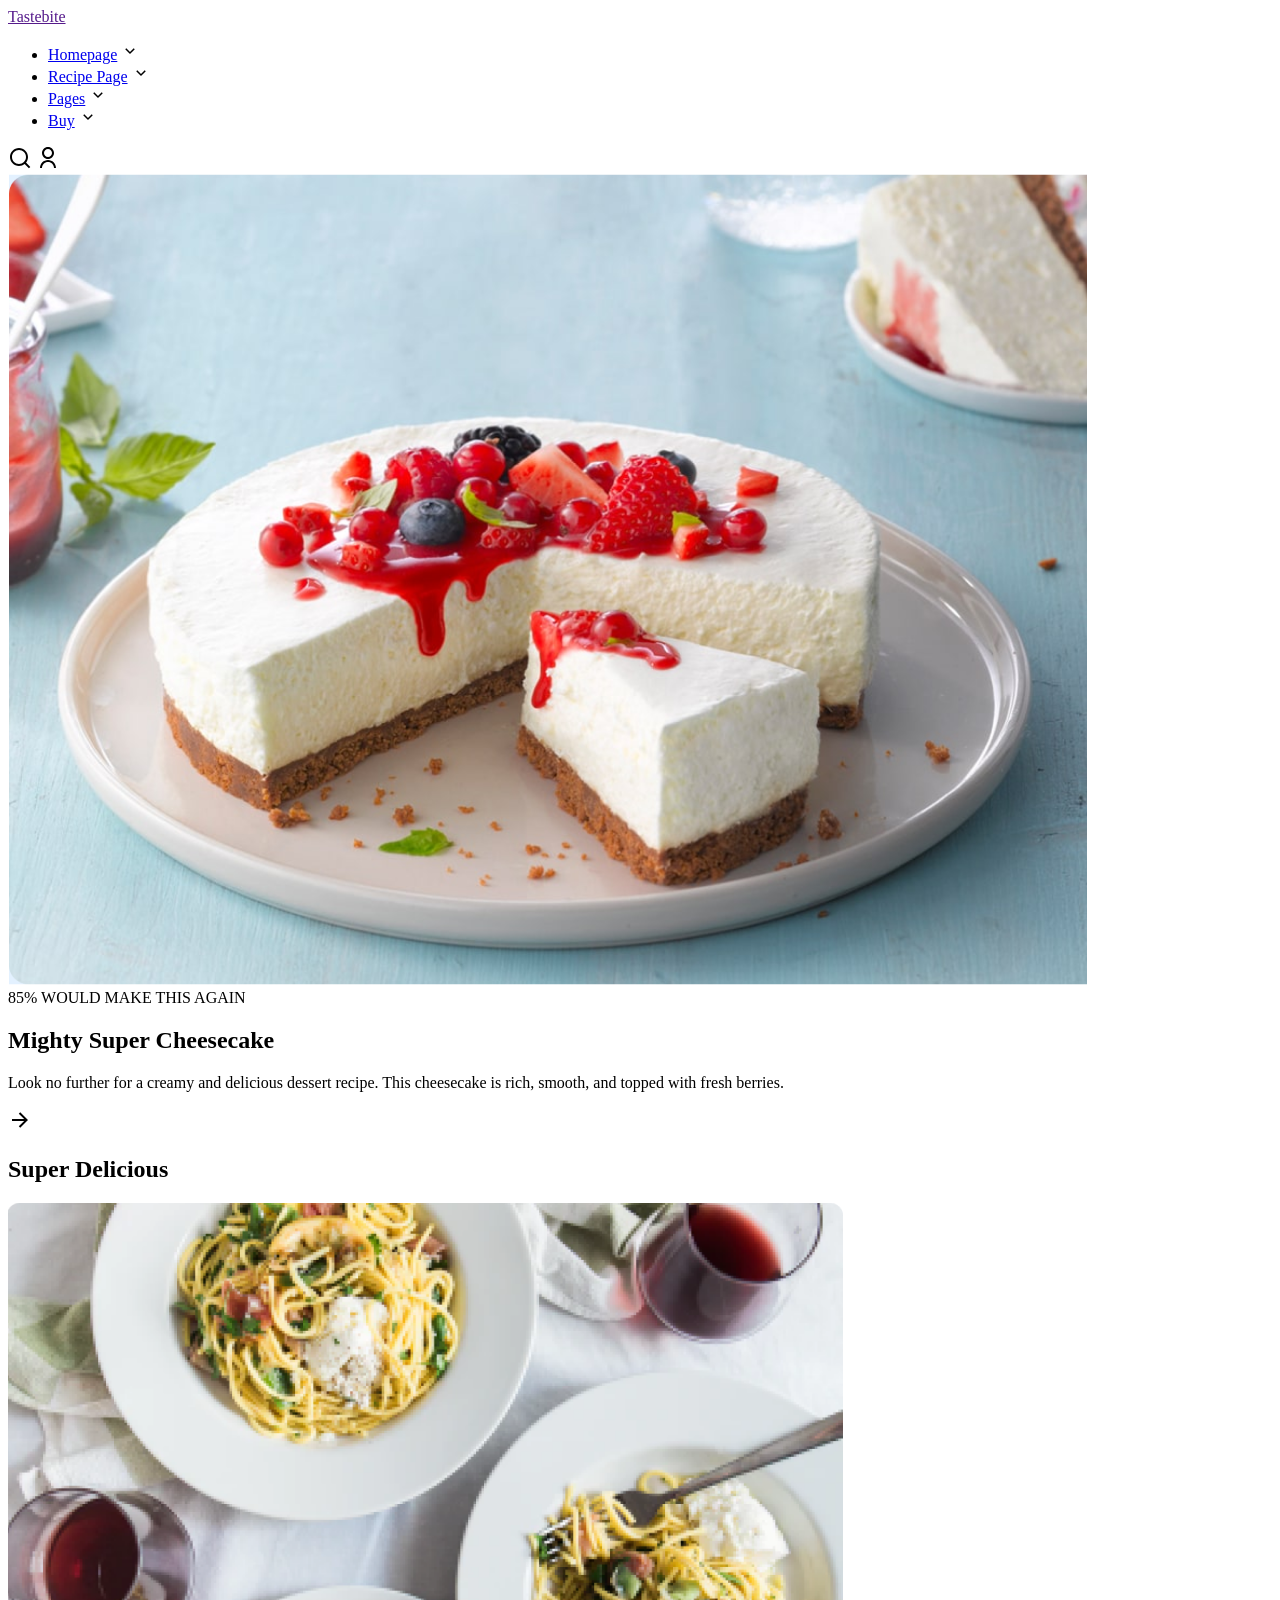
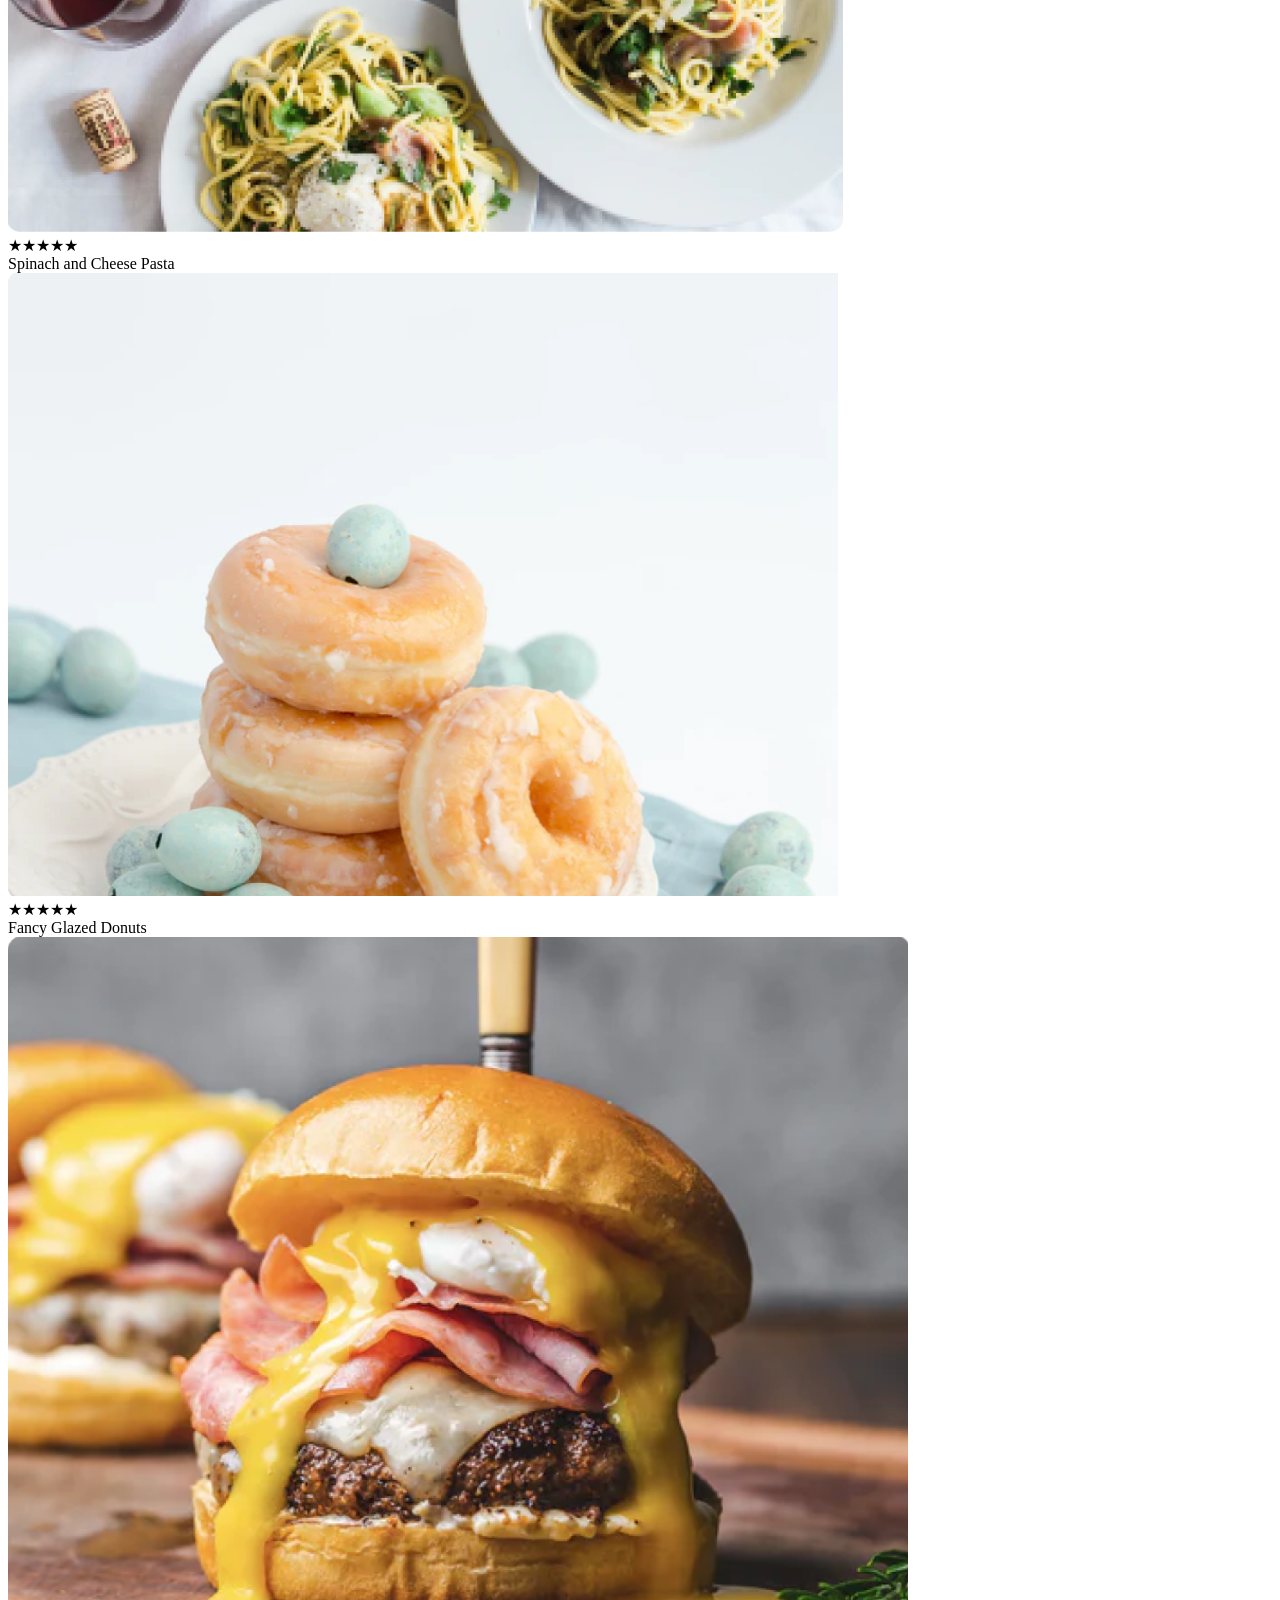
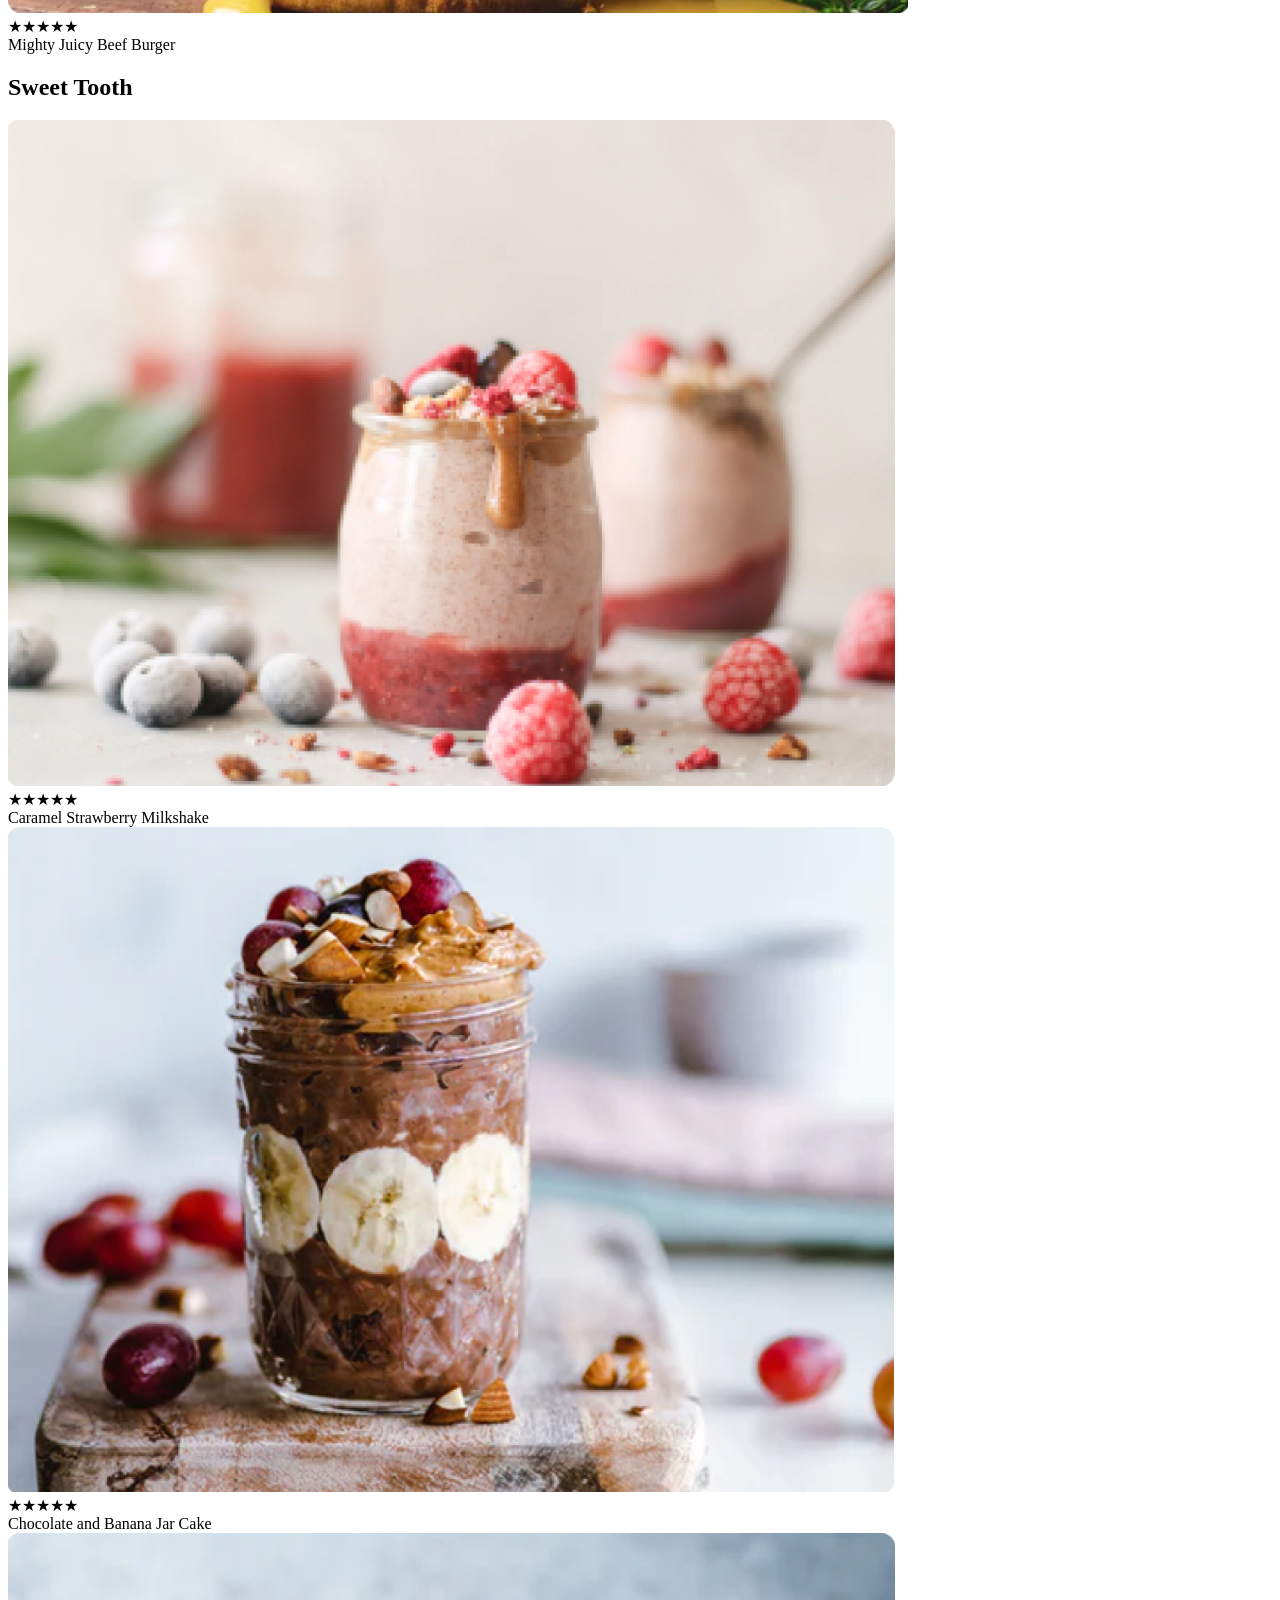
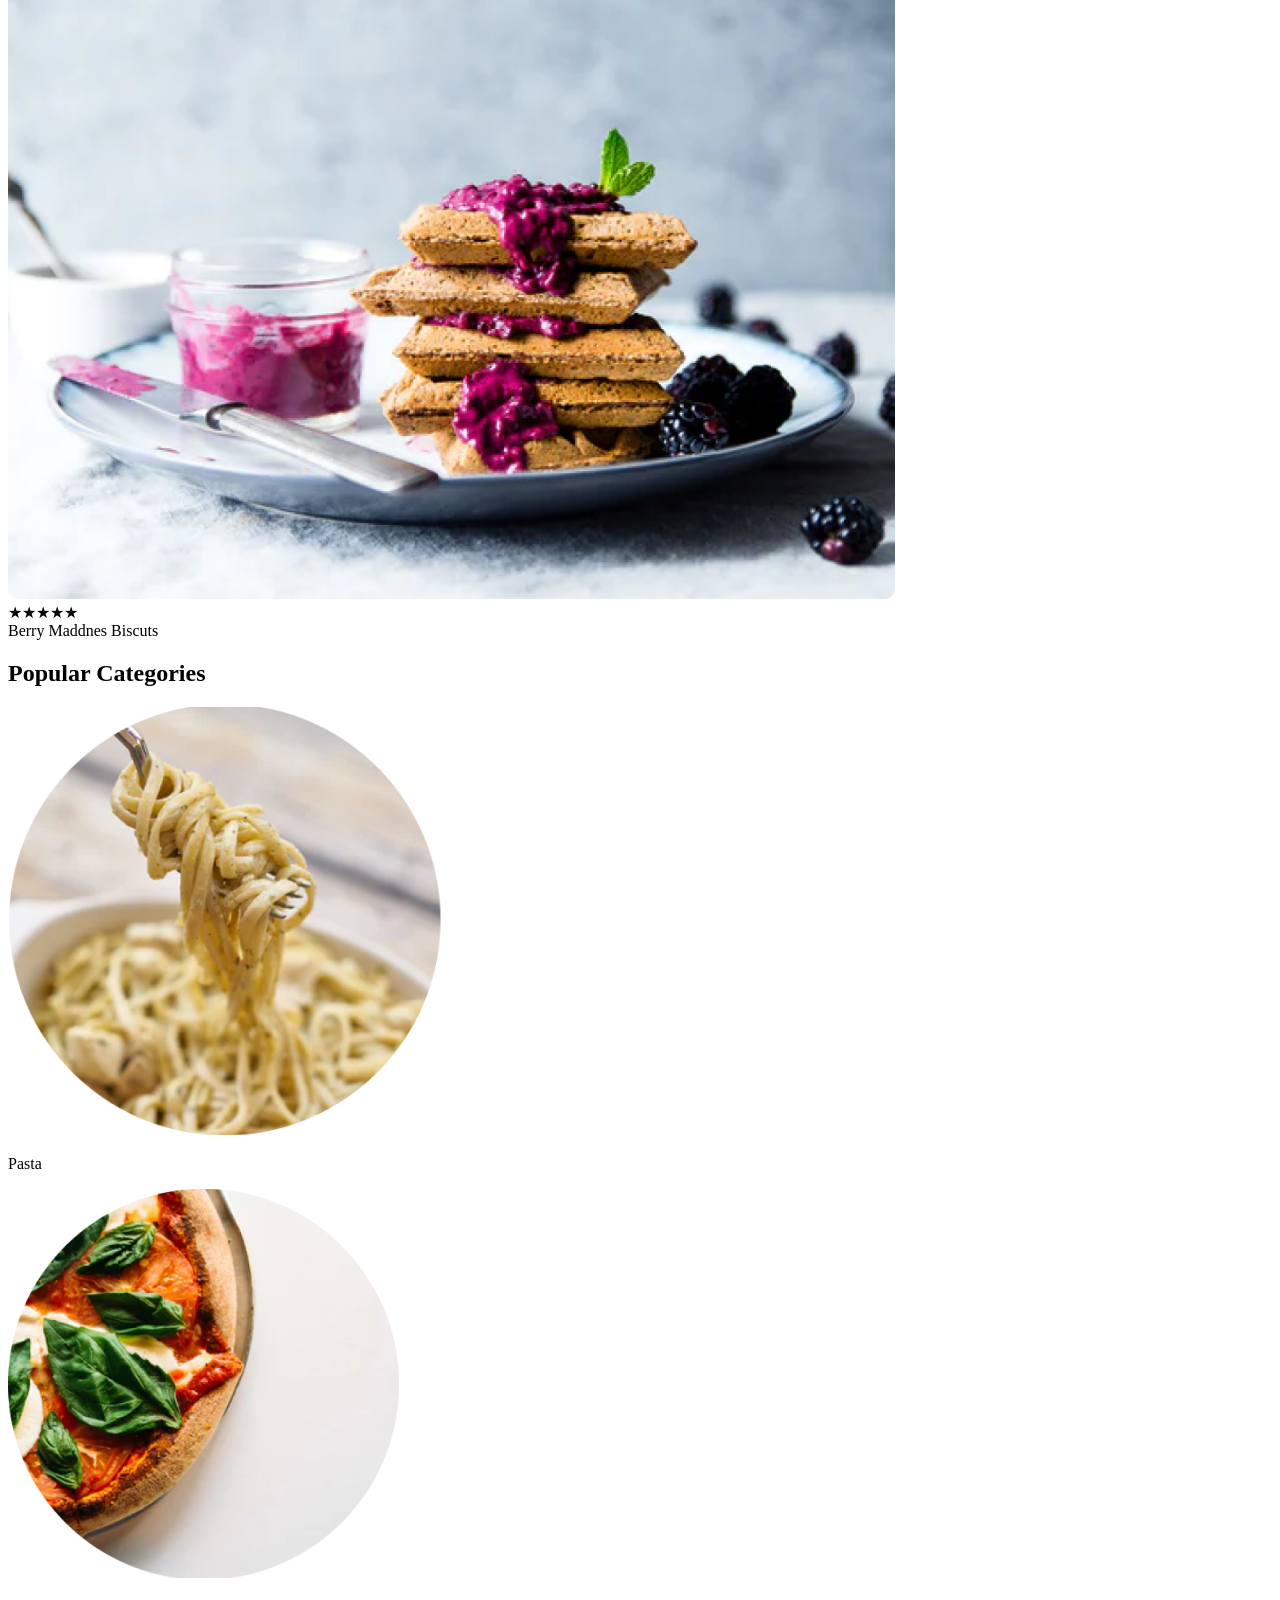
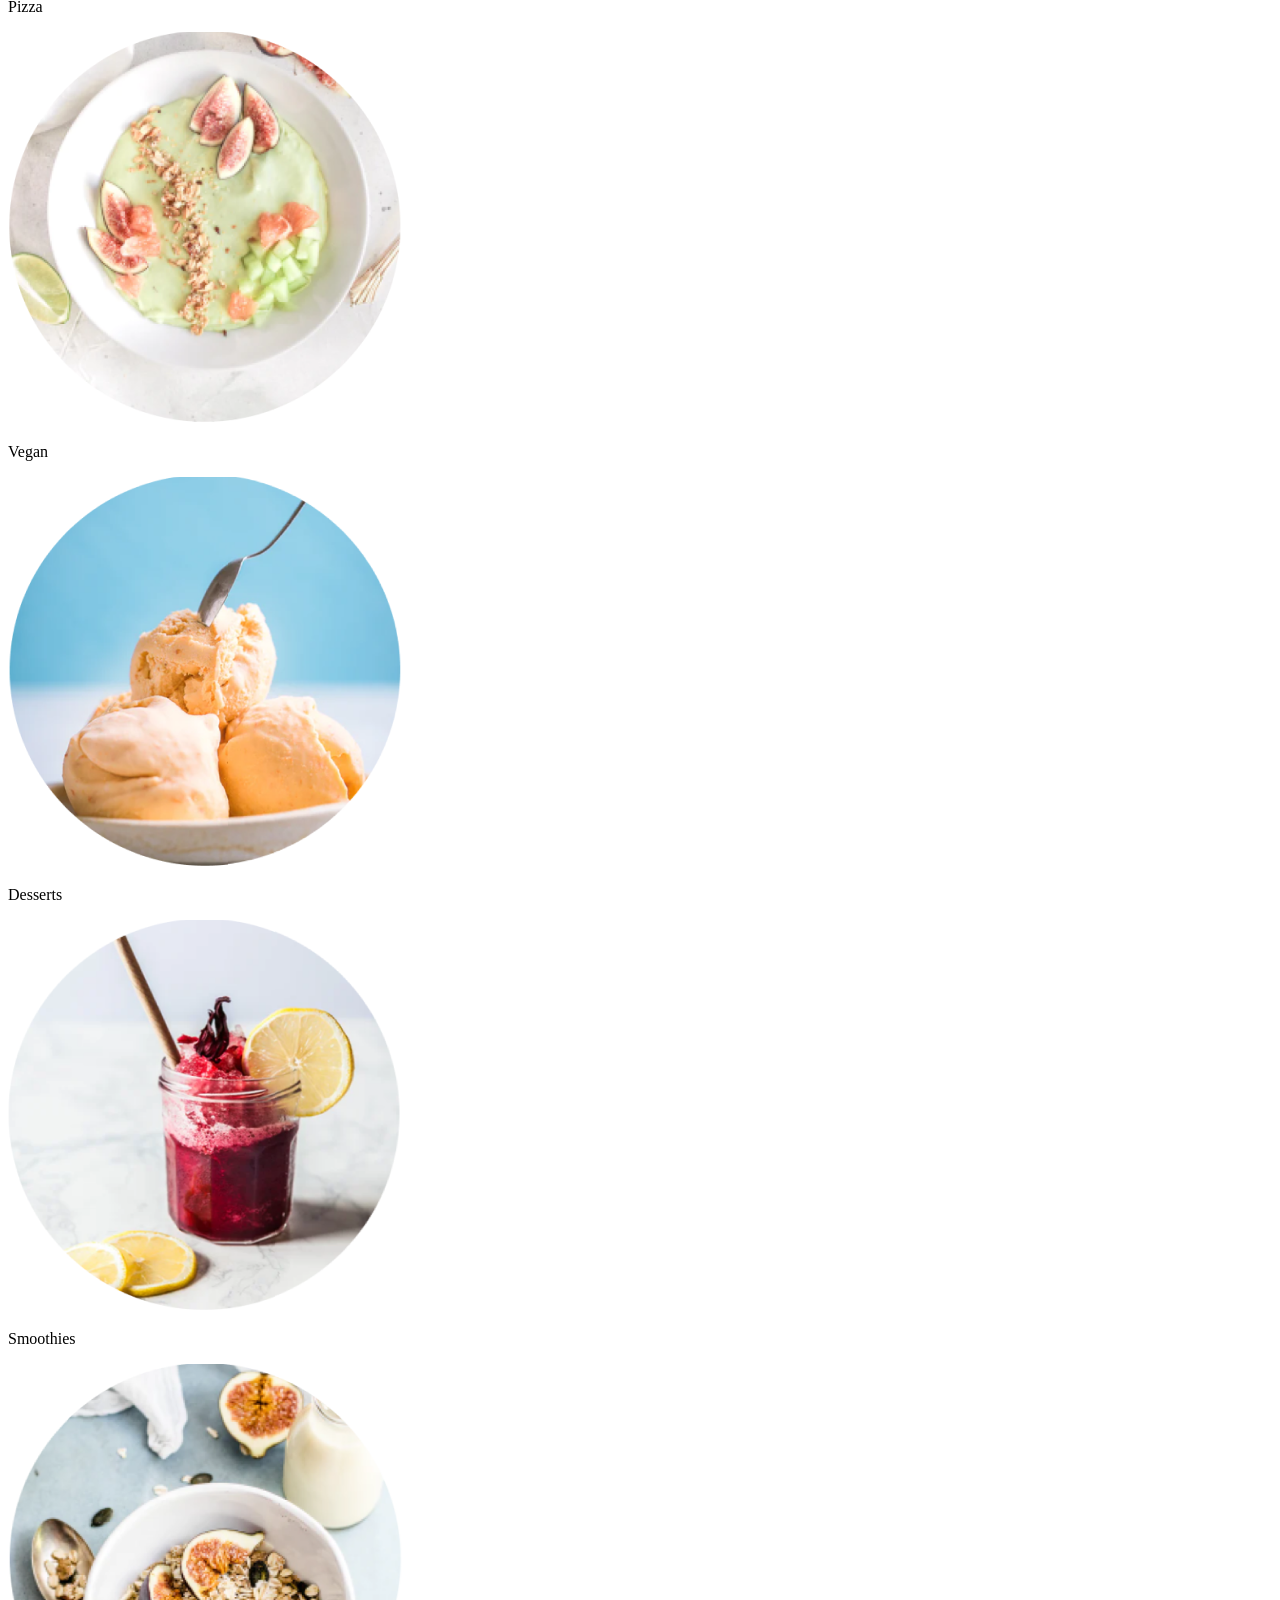
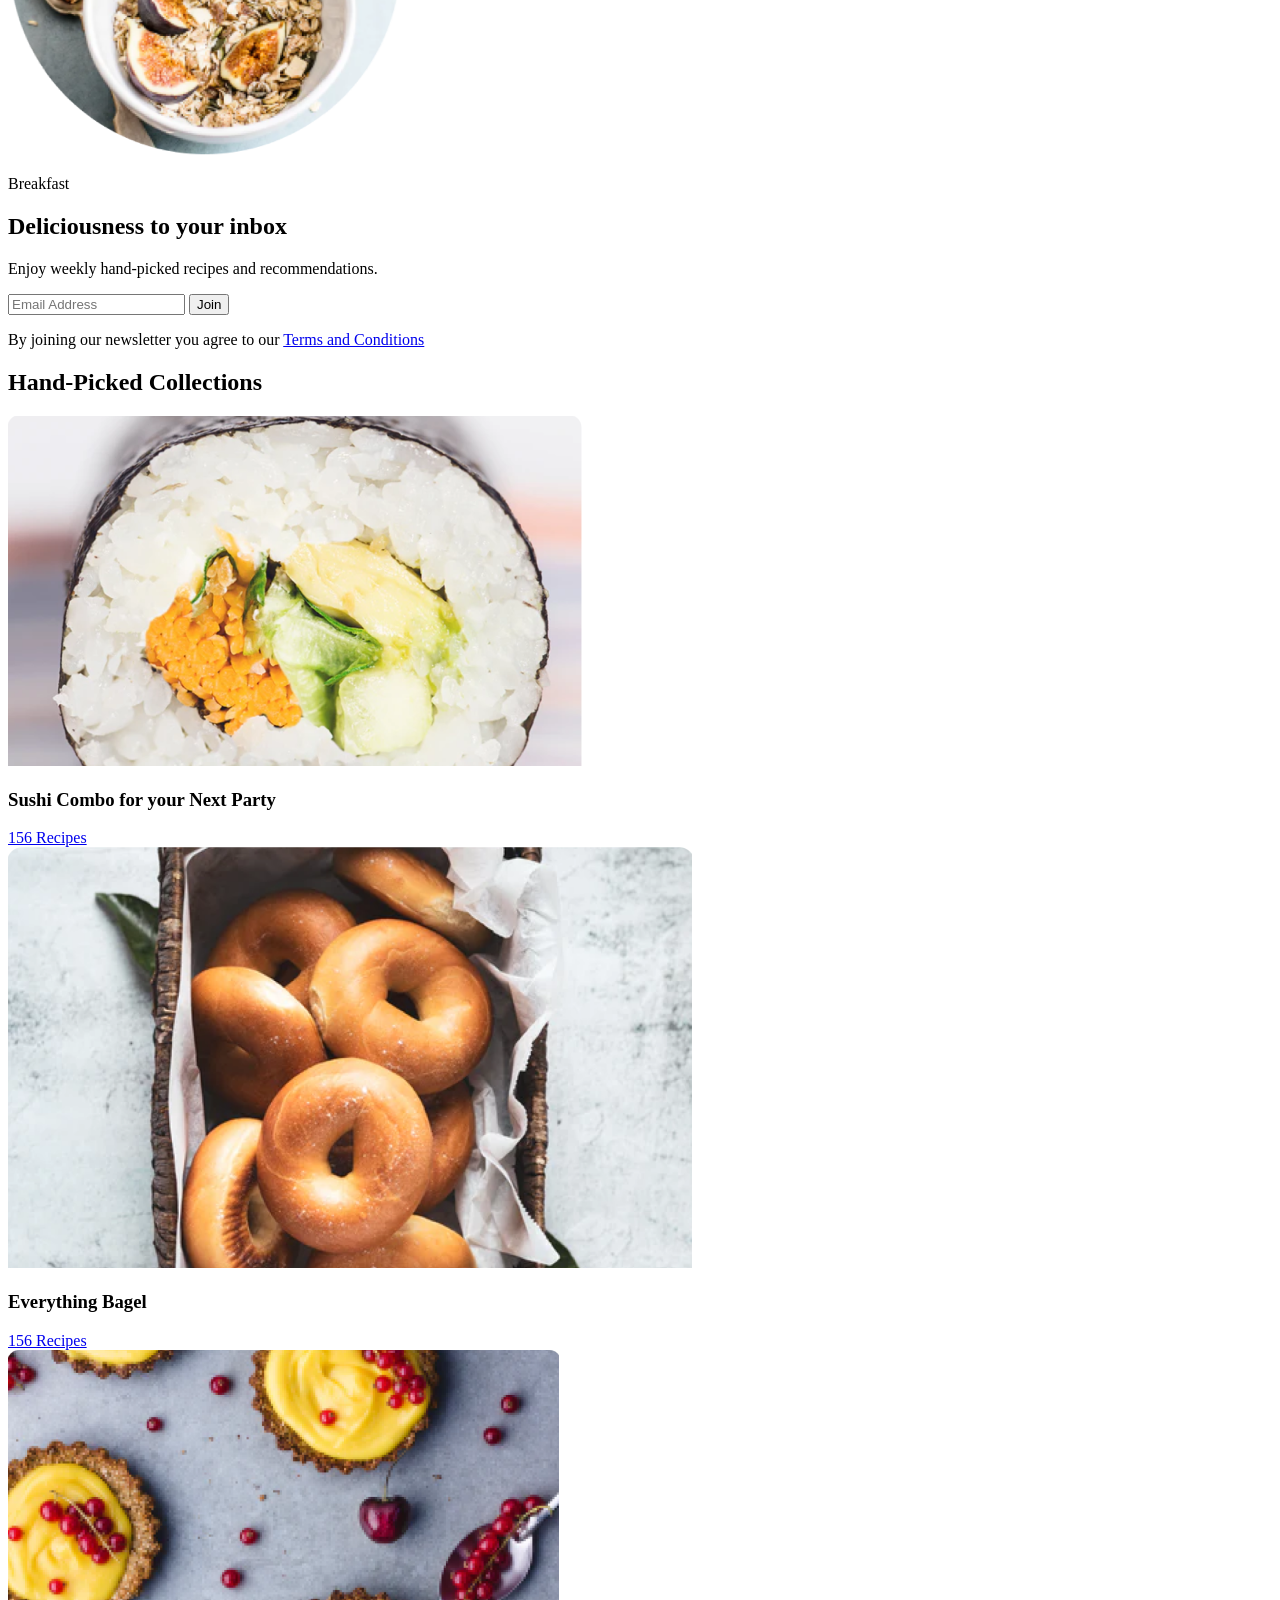
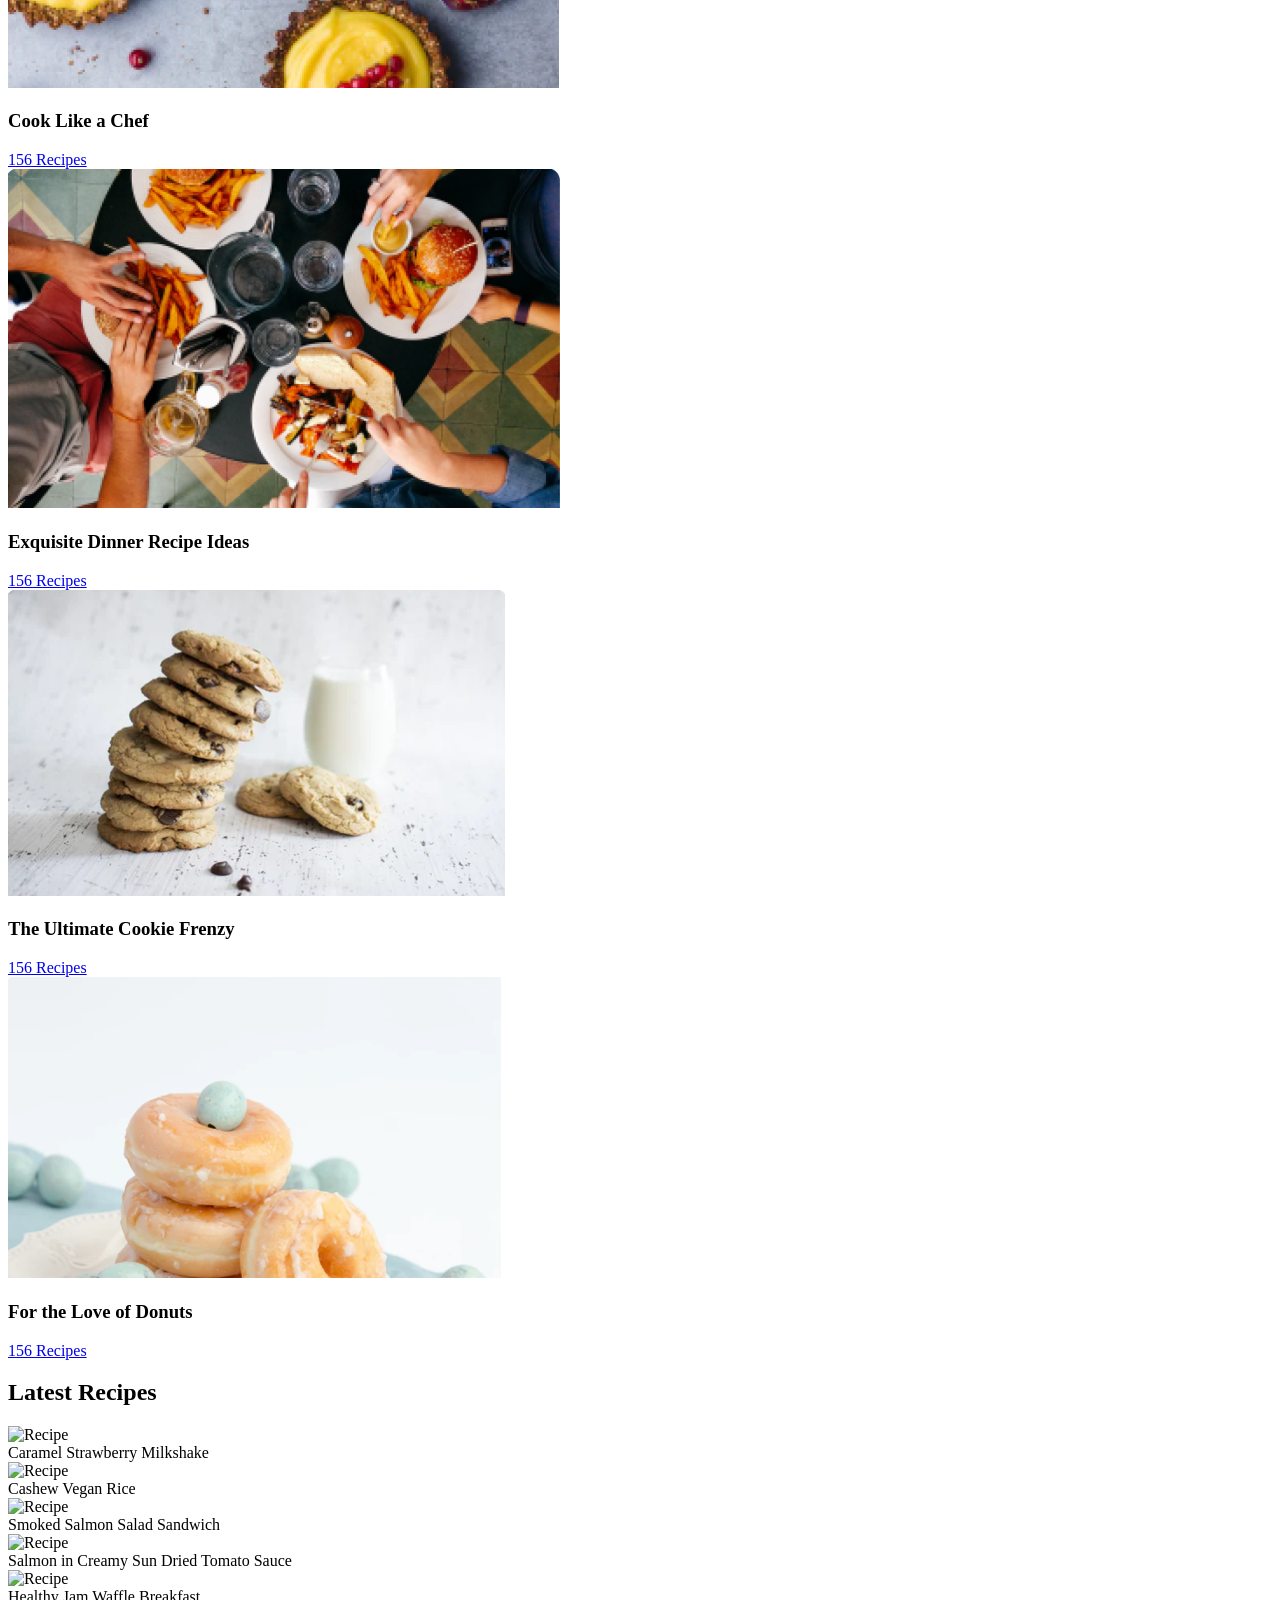
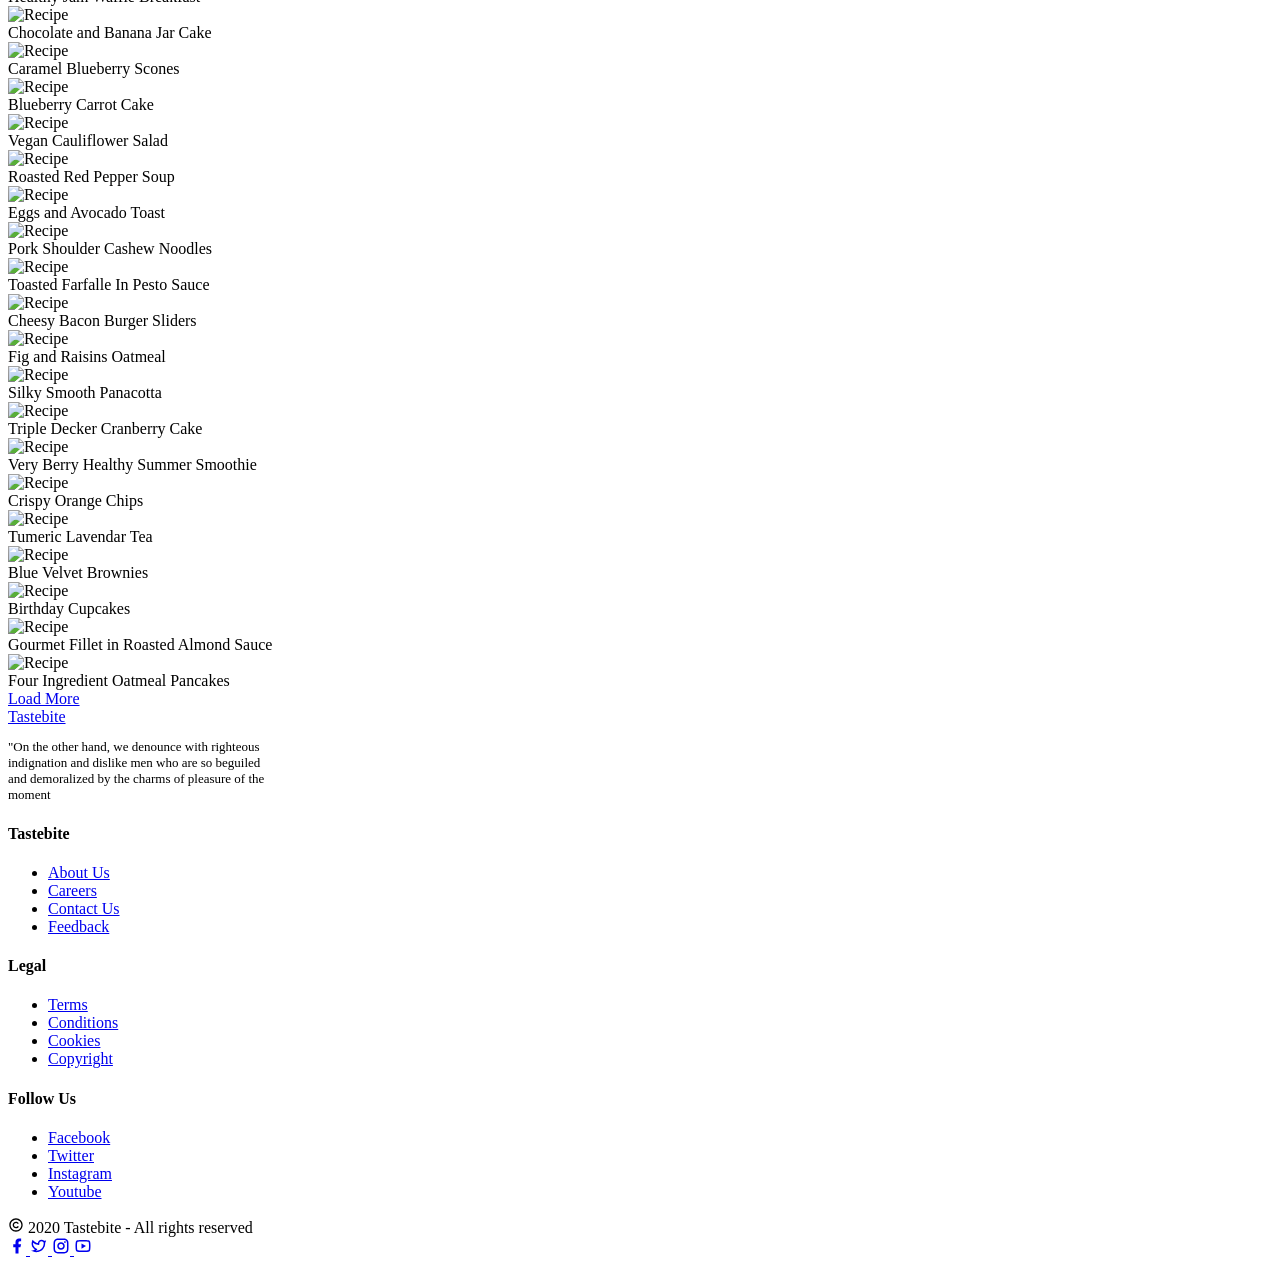
==== index.html @ 24e8a7f7 "Birinchi page qildim chalasi bor" ====
<!DOCTYPE html>
<html lang="en">
<head>
  <meta charset="UTF-8">
  <meta name="viewport" content="width=device-width, initial-scale=1.0">
  <title>Tastebite - Food Recipes</title>
  <link rel="stylesheet" href="css/style.css">
</head>
<body>

  <div class="container">
    <header>
      <div class="logo"><a href="">Tastebite</a></div>
      <nav>
        <ul>
          <li>
            <a href="#">Homepage</a>
            <svg xmlns="http://www.w3.org/2000/svg" viewBox="0 0 24 24" width="18" height="18" fill="currentColor"><path d="M11.9999 13.1714L16.9497 8.22168L18.3639 9.63589L11.9999 15.9999L5.63599 9.63589L7.0502 8.22168L11.9999 13.1714Z"></path></svg>
          </li>
          <li>
            <a href="#">Recipe Page</a>
            <svg xmlns="http://www.w3.org/2000/svg" viewBox="0 0 24 24" width="18" height="18" fill="currentColor"><path d="M11.9999 13.1714L16.9497 8.22168L18.3639 9.63589L11.9999 15.9999L5.63599 9.63589L7.0502 8.22168L11.9999 13.1714Z"></path></svg>
          </li>
          <li>
            <a href="#">Pages</a>
            <svg xmlns="http://www.w3.org/2000/svg" viewBox="0 0 24 24" width="18" height="18" fill="currentColor"><path d="M11.9999 13.1714L16.9497 8.22168L18.3639 9.63589L11.9999 15.9999L5.63599 9.63589L7.0502 8.22168L11.9999 13.1714Z"></path></svg>
          </li>
          <li>
            <a href="#">Buy</a>
            <svg xmlns="http://www.w3.org/2000/svg" viewBox="0 0 24 24" width="18" height="18" fill="currentColor"><path d="M11.9999 13.1714L16.9497 8.22168L18.3639 9.63589L11.9999 15.9999L5.63599 9.63589L7.0502 8.22168L11.9999 13.1714Z"></path></svg>
          </li>
        </ul>
      </nav>
      <div class="nav-icons">
        <svg xmlns="http://www.w3.org/2000/svg" viewBox="0 0 24 24" width="24" height="24" fill="currentColor"><path d="M18.031 16.6168L22.3137 20.8995L20.8995 22.3137L16.6168 18.031C15.0769 19.263 13.124 20 11 20C6.032 20 2 15.968 2 11C2 6.032 6.032 2 11 2C15.968 2 20 6.032 20 11C20 13.124 19.263 15.0769 18.031 16.6168ZM16.0247 15.8748C17.2475 14.6146 18 12.8956 18 11C18 7.1325 14.8675 4 11 4C7.1325 4 4 7.1325 4 11C4 14.8675 7.1325 18 11 18C12.8956 18 14.6146 17.2475 15.8748 16.0247L16.0247 15.8748Z"></path></svg>
        <svg xmlns="http://www.w3.org/2000/svg" viewBox="0 0 24 24" width="24" height="24" fill="currentColor"><path d="M4 22C4 17.5817 7.58172 14 12 14C16.4183 14 20 17.5817 20 22H18C18 18.6863 15.3137 16 12 16C8.68629 16 6 18.6863 6 22H4ZM12 13C8.685 13 6 10.315 6 7C6 3.685 8.685 1 12 1C15.315 1 18 3.685 18 7C18 10.315 15.315 13 12 13ZM12 11C14.21 11 16 9.21 16 7C16 4.79 14.21 3 12 3C9.79 3 8 4.79 8 7C8 9.21 9.79 11 12 11Z"></path></svg>
      </div>
    </header>

    <!-- Hero Section -->
    <section class="hero">
      <div class="hero-img">
        <img src="./assets/img/tort.png" alt="Mighty Super Cheesecake">
      </div>
      <div class="hero-content">
        <span class="hero-tag">
          85% WOULD MAKE THIS AGAIN
        </span>
        <h1 class="hero-title">Mighty Super Cheesecake</h1>
        <p class="hero-desc">Look no further for a creamy and delicious dessert recipe. This cheesecake is rich, smooth, and topped with fresh berries.</p>
      </div>
      <div class="hero-svg">
        <svg xmlns="http://www.w3.org/2000/svg" viewBox="0 0 24 24" width="24" height="24" fill="currentColor"><path d="M16.1716 10.9999L10.8076 5.63589L12.2218 4.22168L20 11.9999L12.2218 19.778L10.8076 18.3638L16.1716 12.9999H4V10.9999H16.1716Z"></path></svg>
      </div>
    </section>

    <!-- Super Delicious -->
    <section>
      <h1 class="section-title">Super Delicious</h1>
      <div class="grid-3">
        <div class="card">
          <img src="./assets/img/xpacetti.png" alt="Spinach and Cheese Pasta">
          <div class="rating">★★★★★</div>
          <div class="card-title">Spinach and Cheese Pasta</div>
        </div>
        <div class="card">
          <img src="./assets/img/donuts.png" alt="Fancy Glazed Donuts">
          <div class="rating">★★★★★</div>
          <div class="card-title">Fancy Glazed Donuts</div>
        </div>
        <div class="card">
          <img src="./assets/img/burger.png" alt="Mighty Juicy Beef Burger">
          <div class="rating">★★★★★</div>
          <div class="card-title">Mighty Juicy Beef Burger</div>
        </div>
      </div>
    </section>

    <!-- Sweet Tooth -->
    <section>
      <h1 class="section-title">Sweet Tooth</h1>
      <div class="grid-3">
        <div class="card">
          <img src="./assets/img/parfait.png" alt="Berry Dessert Parfait">
          <div class="rating">★★★★★</div>
          <div class="card-title">Caramel Strawberry Milkshake</div>
        </div>
        <div class="card">
          <img src="./assets/img/oatmela.png" alt="Chocolate Oatmeal Layer">
          <div class="rating">★★★★★</div>
          <div class="card-title">Chocolate and Banana Jar Cake</div>
        </div>
        <div class="card">
          <img src="./assets/img/pancace.png" alt="Fluffy Honey Pancakes">
          <div class="rating">★★★★★</div>
          <div class="card-title">Berry Maddnes Biscuts</div>
        </div>
      </div>
    </section>

    <!-- Popular Categories -->
    <section>
      <h1 class="section-title">Popular Categories</h1>
      <div class="categories">
        <div class="category-item">
          <img src="./assets/img/pasta.png" alt="Pasta">
          <p>Pasta</p>
        </div>
        <div class="category-item">
          <img src="./assets/img/pizza.png" alt="Pizza">
          <p>Pizza</p>
        </div>
        <div class="category-item">
          <img src="./assets/img/vegan.png" alt="Vegan">
          <p>Vegan</p>
        </div>
        <div class="category-item">
          <img src="./assets/img/deserts.png" alt="Desserts">
          <p>Desserts</p>
        </div>
        <div class="category-item">
          <img src="./assets/img/smoothies.png" alt="Smoothies">
          <p>Smoothies</p>
        </div>
        <div class="category-item">
          <img src="./assets/img/breakfast.png" alt="Breakfast">
          <p>Breakfast</p>
        </div>
      </div>
    </section>

    <!-- Newsletter -->
    <section class="newsletter">
      <h2>Deliciousness to your inbox</h2>
      <p class="newsletter-enjoy">Enjoy weekly hand-picked recipes and recommendations.</p>
      <form class="newsletter-form" onsubmit="event.preventDefault();">
        <input type="email" placeholder="Email Address">
        <button type="submit">Join</button>
      </form>
      <p class="newsletter-p">By joining our newsletter you agree to our <a href="#">Terms and Conditions</a></p>
    </section>

    <!-- Hand-Picked Collections -->
    <section>
      <h2 class="section-title">Hand-Picked Collections</h2>
      <div class="grid-2">
        <div class="collection-card">
          <img src="./assets/img/sushi-combos.png" alt="Sushi">
          <div class="collection-overlay">
            <h3>Sushi Combo for your Next Party</h3>
            <a href="#">156 Recipes</a>
          </div>
        </div>
        <div class="collection-card">
          <img src="./assets/img/bagel.png" alt="Bagels">
          <div class="collection-overlay">
            <h3>Everything Bagel</h3>
            <a href="#">156 Recipes</a>
          </div>
        </div>
        <div class="collection-card">
          <img src="./assets/img/shirinlik.png" alt="Sushi">
          <div class="collection-overlay">
            <h3>Cook Like a Chef</h3>
            <a href="#">156 Recipes</a>
          </div>
        </div>
        <div class="collection-card">
          <img src="./assets/img/dinner.png" alt="Dinner">
          <div class="collection-overlay">
            <h3>Exquisite Dinner Recipe Ideas</h3>
            <a href="#">156 Recipes</a>
          </div>
        </div>
        <div class="collection-card">
          <img src="./assets/img/frenzy.png" alt="Sushi">
          <div class="collection-overlay">
            <h3>The Ultimate Cookie Frenzy</h3>
            <a href="#">156 Recipes</a>
          </div>
        </div>
        <div class="collection-card">
          <img src="./assets/img/donuting.png" alt="Bagels">
          <div class="collection-overlay">
            <h3>For the Love of Donuts</h3>
            <a href="#">156 Recipes</a>
          </div>
        </div>
      </div>
    </section>

    <!-- Latest Recipes -->
    <section>
      <h2 class="section-title">Latest Recipes</h2>
      <div class="grid-4">
        <div class="card">
          <img src="./assets/grid-4/milkshake.png" alt="Recipe">
          <div class="card-title">Caramel Strawberry Milkshake</div>
        </div>
        <div class="card">
          <img src="./assets/grid-4/cashew.png" alt="Recipe">
          <div class="card-title">Cashew Vegan Rice</div>
        </div>
        <div class="card">
          <img src="./assets/grid-4/minisandwich.png" alt="Recipe">
          <div class="card-title">Smoked Salmon Salad Sandwich</div>
        </div>
        <div class="card">
          <img src="./assets/grid-4/tomato-souce.png" alt="Recipe">
          <div class="card-title">Salmon in Creamy Sun Dried Tomato Sauce</div>
        </div>
        <div class="card">
          <img src="./assets/grid-4/breakfast.png" alt="Recipe">
          <div class="card-title">Healthy Jam Waffle Breakfast</div>
        </div>
        <div class="card">
          <img src="./assets/grid-4/jar-cake.png" alt="Recipe">
          <div class="card-title">Chocolate and Banana Jar Cake</div>
        </div>
        <div class="card">
          <img src="./assets/grid-4/scones.png" alt="Recipe">
          <div class="card-title">Caramel Blueberry Scones</div>
        </div>
        <div class="card">
          <img src="./assets/grid-4/carrot-cake.png" alt="Recipe">
          <div class="card-title">Blueberry Carrot Cake</div>
        </div>
        <div class="card">
          <img src="./assets/grid-4/vegan-salad.png" alt="Recipe">
          <div class="card-title">Vegan Cauliflower Salad</div>
        </div>
        <div class="card">
          <img src="./assets/grid-4/peppor-soup.png" alt="Recipe">
          <div class="card-title">Roasted Red Pepper Soup</div>
        </div>
        <div class="card">
          <img src="./assets/grid-4/avocado-toast.png" alt="Recipe">
          <div class="card-title">Eggs and Avocado Toast</div>
        </div>
        <div class="card">
          <img src="./assets/grid-4/cashew-noodles.png" alt="Recipe">
          <div class="card-title">Pork Shoulder Cashew Noodles</div>
        </div>
        <div class="card">
          <img src="./assets/grid-4/pesto-sauce.png" alt="Recipe">
          <div class="card-title">Toasted Farfalle In Pesto Sauce</div>
        </div>
        <div class="card">
          <img src="./assets/grid-4/burger-sliders.png" alt="Recipe">
          <div class="card-title">Cheesy Bacon Burger Sliders</div>
        </div>
        <div class="card">
          <img src="./assets/grid-4/raisins-oatmela.png" alt="Recipe">
          <div class="card-title">Fig and Raisins Oatmeal</div>
        </div>
        <div class="card">
          <img src="./assets/grid-4/panacotta.png" alt="Recipe">
          <div class="card-title">Silky Smooth Panacotta</div>
        </div>
        <div class="card">
          <img src="./assets/grid-4/cranberry-cake.png" alt="Recipe">
          <div class="card-title">Triple Decker Cranberry Cake</div>
        </div>
        <div class="card">
          <img src="./assets/grid-4/smoothie.png" alt="Recipe">
          <div class="card-title">Very Berry Healthy Summer Smoothie</div>
        </div>
        <div class="card">
          <img src="./assets/grid-4/orange-chips.png" alt="Recipe">
          <div class="card-title">Crispy Orange Chips</div>
        </div>
        <div class="card">
          <img src="./assets/grid-4/lavendartea.png" alt="Recipe">
          <div class="card-title">Tumeric Lavendar Tea</div>
        </div>
        <div class="card">
          <img src="./assets/grid-4/brownies.png" alt="Recipe">
          <div class="card-title">Blue Velvet Brownies</div>
        </div>
        <div class="card">
          <img src="./assets/grid-4/cupcakes.png" alt="Recipe">
          <div class="card-title">Birthday Cupcakes</div>
        </div>
        <div class="card">
          <img src="./assets/grid-4/almondsauce.png" alt="Recipe">
          <div class="card-title">Gourmet Fillet in Roasted Almond Sauce</div>
        </div>
        <div class="card">
          <img src="./assets/grid-4/oatmeal.png" alt="Recipe">
          <div class="card-title">Four Ingredient Oatmeal Pancakes</div>
        </div>
      </div>
      <div class="grid-4-texts">
        <a href="#">Load More</a>
      </div>
    </section>
  </div>

  <!-- Footer -->
  <footer>
    <div class="container footer-content">
      <div class="footer-texts">
        <div class="footer-col">
          <div class="logo" style="margin-bottom: 10px;"><a href="#">Tastebite</a></div>
          <p style="font-size: 13px; color: var(--text-muted); max-width: 270px;">
            "On the other hand, we denounce with righteous indignation and dislike men who are so beguiled and demoralized by the charms of pleasure of the moment
          </p>
        </div>
        <div class="footer-col">
          <h4>Tastebite</h4>
          <ul>
            <li><a href="#">About Us</a></li>
            <li><a href="#">Careers</a></li>
            <li><a href="#">Contact Us</a></li>
            <li><a href="#">Feedback</a></li>
          </ul>
        </div>
        <div class="footer-col">
          <h4>Legal</h4>
          <ul>
            <li><a href="#">Terms</a></li>
            <li><a href="#">Conditions</a></li>
            <li><a href="#">Cookies</a></li>
            <li><a href="#">Copyright</a></li>
          </ul>
        </div>
        <div class="footer-col">
          <h4>Follow Us</h4>
          <ul>
            <li><a href="#">Facebook</a></li>
            <li><a href="#">Twitter</a></li>
            <li><a href="#">Instagram</a></li>
            <li><a href="#">Youtube</a></li>
          </ul>
        </div>
      </div>
      <div class="footer-bottom footer-content">
        <div class="footer-tastebite">
          <svg xmlns="http://www.w3.org/2000/svg" viewBox="0 0 24 24" width="16" height="16" fill="currentColor"><path d="M16.2877 9.42773C15.413 7.97351 13.8195 7 12 7 9.23999 7 7 9.23999 7 12 7 14.76 9.23999 17 12 17 13.8195 17 15.413 16.0265 16.2877 14.5723L14.5729 13.5442C14.0483 14.4166 13.0927 15 12 15 10.3425 15 9 13.6575 9 12 9 10.3425 10.3425 9 12 9 13.093 9 14.0491 9.58386 14.5735 10.4568L16.2877 9.42773ZM22 12C22 6.47998 17.52 2 12 2 6.47998 2 2 6.47998 2 12 2 17.52 6.47998 22 12 22 17.52 22 22 17.52 22 12ZM4 12C4 7.57996 7.57996 4 12 4 16.42 4 20 7.57996 20 12 20 16.42 16.42 20 12 20 7.57996 20 4 16.42 4 12Z"></path></svg>
          2020 Tastebite - All rights reserved
        </div>
        <div class="footer-links">
          <a href="#">
            <svg xmlns="http://www.w3.org/2000/svg" viewBox="0 0 24 24" width="18" height="18" fill="currentColor"><path d="M14 13.5H16.5L17.5 9.5H14V7.5C14 6.47062 14 5.5 16 5.5H17.5V2.1401C17.1743 2.09685 15.943 2 14.6429 2C11.9284 2 10 3.65686 10 6.69971V9.5H7V13.5H10V22H14V13.5Z"></path></svg>
          </a>
          <a href="#">
            <svg xmlns="http://www.w3.org/2000/svg" viewBox="0 0 24 24" width="18" height="18" fill="currentColor"><path d="M15.3499 5.55005C13.7681 5.55005 12.4786 6.81809 12.4504 8.39658L12.4223 9.97162C12.4164 10.3029 12.143 10.5667 11.8117 10.5608C11.7881 10.5604 11.7646 10.5586 11.7413 10.5554L10.1805 10.3426C8.12699 10.0625 6.15883 9.11736 4.27072 7.54411C3.67275 10.8538 4.84 13.1472 7.65342 14.916L9.40041 16.0142C9.68095 16.1906 9.7654 16.561 9.58903 16.8415C9.54861 16.9058 9.49636 16.9619 9.43504 17.0067L7.84338 18.1696C8.78973 18.229 9.68938 18.1875 10.435 18.0387C15.1526 17.0973 18.2897 13.547 18.2897 7.69109C18.2897 7.213 17.2774 5.55005 15.3499 5.55005ZM10.4507 8.3609C10.4983 5.69584 12.6735 3.55005 15.3499 3.55005C16.7132 3.55005 17.9465 4.10683 18.8348 5.0054C19.5462 5.00005 20.1514 5.17991 21.5035 4.35967C21.1693 6.00005 21.0034 6.71201 20.2897 7.69109C20.2897 15.3326 15.5926 19.0489 10.8264 20C7.5587 20.6522 2.80646 19.5815 1.44531 18.1587C2.13874 18.1054 4.95928 17.802 6.58895 16.6092C5.20994 15.6987 -0.278631 12.4681 3.32772 3.78642C5.02119 5.76307 6.73797 7.10855 8.47807 7.82286C9.63548 8.29798 9.91978 8.2885 10.4507 8.3609Z"></path></svg>
          </a>
          <a href="#">
            <svg xmlns="http://www.w3.org/2000/svg" viewBox="0 0 24 24" width="18" height="18" fill="currentColor"><path d="M12.001 9C10.3436 9 9.00098 10.3431 9.00098 12C9.00098 13.6573 10.3441 15 12.001 15C13.6583 15 15.001 13.6569 15.001 12C15.001 10.3427 13.6579 9 12.001 9ZM12.001 7C14.7614 7 17.001 9.2371 17.001 12C17.001 14.7605 14.7639 17 12.001 17C9.24051 17 7.00098 14.7629 7.00098 12C7.00098 9.23953 9.23808 7 12.001 7ZM18.501 6.74915C18.501 7.43926 17.9402 7.99917 17.251 7.99917C16.5609 7.99917 16.001 7.4384 16.001 6.74915C16.001 6.0599 16.5617 5.5 17.251 5.5C17.9393 5.49913 18.501 6.0599 18.501 6.74915ZM12.001 4C9.5265 4 9.12318 4.00655 7.97227 4.0578C7.18815 4.09461 6.66253 4.20007 6.17416 4.38967C5.74016 4.55799 5.42709 4.75898 5.09352 5.09255C4.75867 5.4274 4.55804 5.73963 4.3904 6.17383C4.20036 6.66332 4.09493 7.18811 4.05878 7.97115C4.00703 9.0752 4.00098 9.46105 4.00098 12C4.00098 14.4745 4.00753 14.8778 4.05877 16.0286C4.0956 16.8124 4.2012 17.3388 4.39034 17.826C4.5591 18.2606 4.7605 18.5744 5.09246 18.9064C5.42863 19.2421 5.74179 19.4434 6.17187 19.6094C6.66619 19.8005 7.19148 19.9061 7.97212 19.9422C9.07618 19.9939 9.46203 20 12.001 20C14.4755 20 14.8788 19.9934 16.0296 19.9422C16.8117 19.9055 17.3385 19.7996 17.827 19.6106C18.2604 19.4423 18.5752 19.2402 18.9074 18.9085C19.2436 18.5718 19.4445 18.2594 19.6107 17.8283C19.8013 17.3358 19.9071 16.8098 19.9432 16.0289C19.9949 14.9248 20.001 14.5389 20.001 12C20.001 9.52552 19.9944 9.12221 19.9432 7.97137C19.9064 7.18906 19.8005 6.66149 19.6113 6.17318C19.4434 5.74038 19.2417 5.42635 18.9084 5.09255C18.573 4.75715 18.2616 4.55693 17.8271 4.38942C17.338 4.19954 16.8124 4.09396 16.0298 4.05781C14.9258 4.00605 14.5399 4 12.001 4ZM12.001 2C14.7176 2 15.0568 2.01 16.1235 2.06C17.1876 2.10917 17.9135 2.2775 18.551 2.525C19.2101 2.77917 19.7668 3.1225 20.3226 3.67833C20.8776 4.23417 21.221 4.7925 21.476 5.45C21.7226 6.08667 21.891 6.81333 21.941 7.8775C21.9885 8.94417 22.001 9.28333 22.001 12C22.001 14.7167 21.991 15.0558 21.941 16.1225C21.8918 17.1867 21.7226 17.9125 21.476 18.55C21.2218 19.2092 20.8776 19.7658 20.3226 20.3217C19.7668 20.8767 19.2076 21.22 18.551 21.475C17.9135 21.7217 17.1876 21.89 16.1235 21.94C15.0568 21.9875 14.7176 22 12.001 22C9.28431 22 8.94514 21.99 7.87848 21.94C6.81431 21.8908 6.08931 21.7217 5.45098 21.475C4.79264 21.2208 4.23514 20.8767 3.67931 20.3217C3.12348 19.7658 2.78098 19.2067 2.52598 18.55C2.27848 17.9125 2.11098 17.1867 2.06098 16.1225C2.01348 15.0558 2.00098 14.7167 2.00098 12C2.00098 9.28333 2.01098 8.94417 2.06098 7.8775C2.11014 6.8125 2.27848 6.0875 2.52598 5.45C2.78014 4.79167 3.12348 4.23417 3.67931 3.67833C4.23514 3.1225 4.79348 2.78 5.45098 2.525C6.08848 2.2775 6.81348 2.11 7.87848 2.06C8.94514 2.0125 9.28431 2 12.001 2Z"></path></svg>
          </a>
          <a href="#">
            <svg xmlns="http://www.w3.org/2000/svg" viewBox="0 0 24 24" width="18" height="18" fill="currentColor"><path d="M19.6069 6.99482C19.5307 6.69695 19.3152 6.47221 19.0684 6.40288C18.6299 6.28062 16.501 6 12.001 6C7.50098 6 5.37252 6.28073 4.93225 6.40323C4.68776 6.47123 4.4723 6.69593 4.3951 6.99482C4.2863 7.41923 4.00098 9.19595 4.00098 12C4.00098 14.804 4.2863 16.5808 4.3954 17.0064C4.47126 17.3031 4.68676 17.5278 4.93251 17.5968C5.37252 17.7193 7.50098 18 12.001 18C16.501 18 18.6299 17.7194 19.0697 17.5968C19.3142 17.5288 19.5297 17.3041 19.6069 17.0052C19.7157 16.5808 20.001 14.8 20.001 12C20.001 9.2 19.7157 7.41923 19.6069 6.99482ZM21.5442 6.49818C22.001 8.28 22.001 12 22.001 12C22.001 12 22.001 15.72 21.5442 17.5018C21.2897 18.4873 20.547 19.2618 19.6056 19.5236C17.8971 20 12.001 20 12.001 20C12.001 20 6.10837 20 4.39637 19.5236C3.45146 19.2582 2.70879 18.4836 2.45774 17.5018C2.00098 15.72 2.00098 12 2.00098 12C2.00098 12 2.00098 8.28 2.45774 6.49818C2.71227 5.51273 3.45495 4.73818 4.39637 4.47636C6.10837 4 12.001 4 12.001 4C12.001 4 17.8971 4 19.6056 4.47636C20.5505 4.74182 21.2932 5.51636 21.5442 6.49818ZM10.001 15.5V8.5L16.001 12L10.001 15.5Z"></path></svg>
          </a>
        </div>
      </div>
    </div>

  </footer>

</body>
</html>
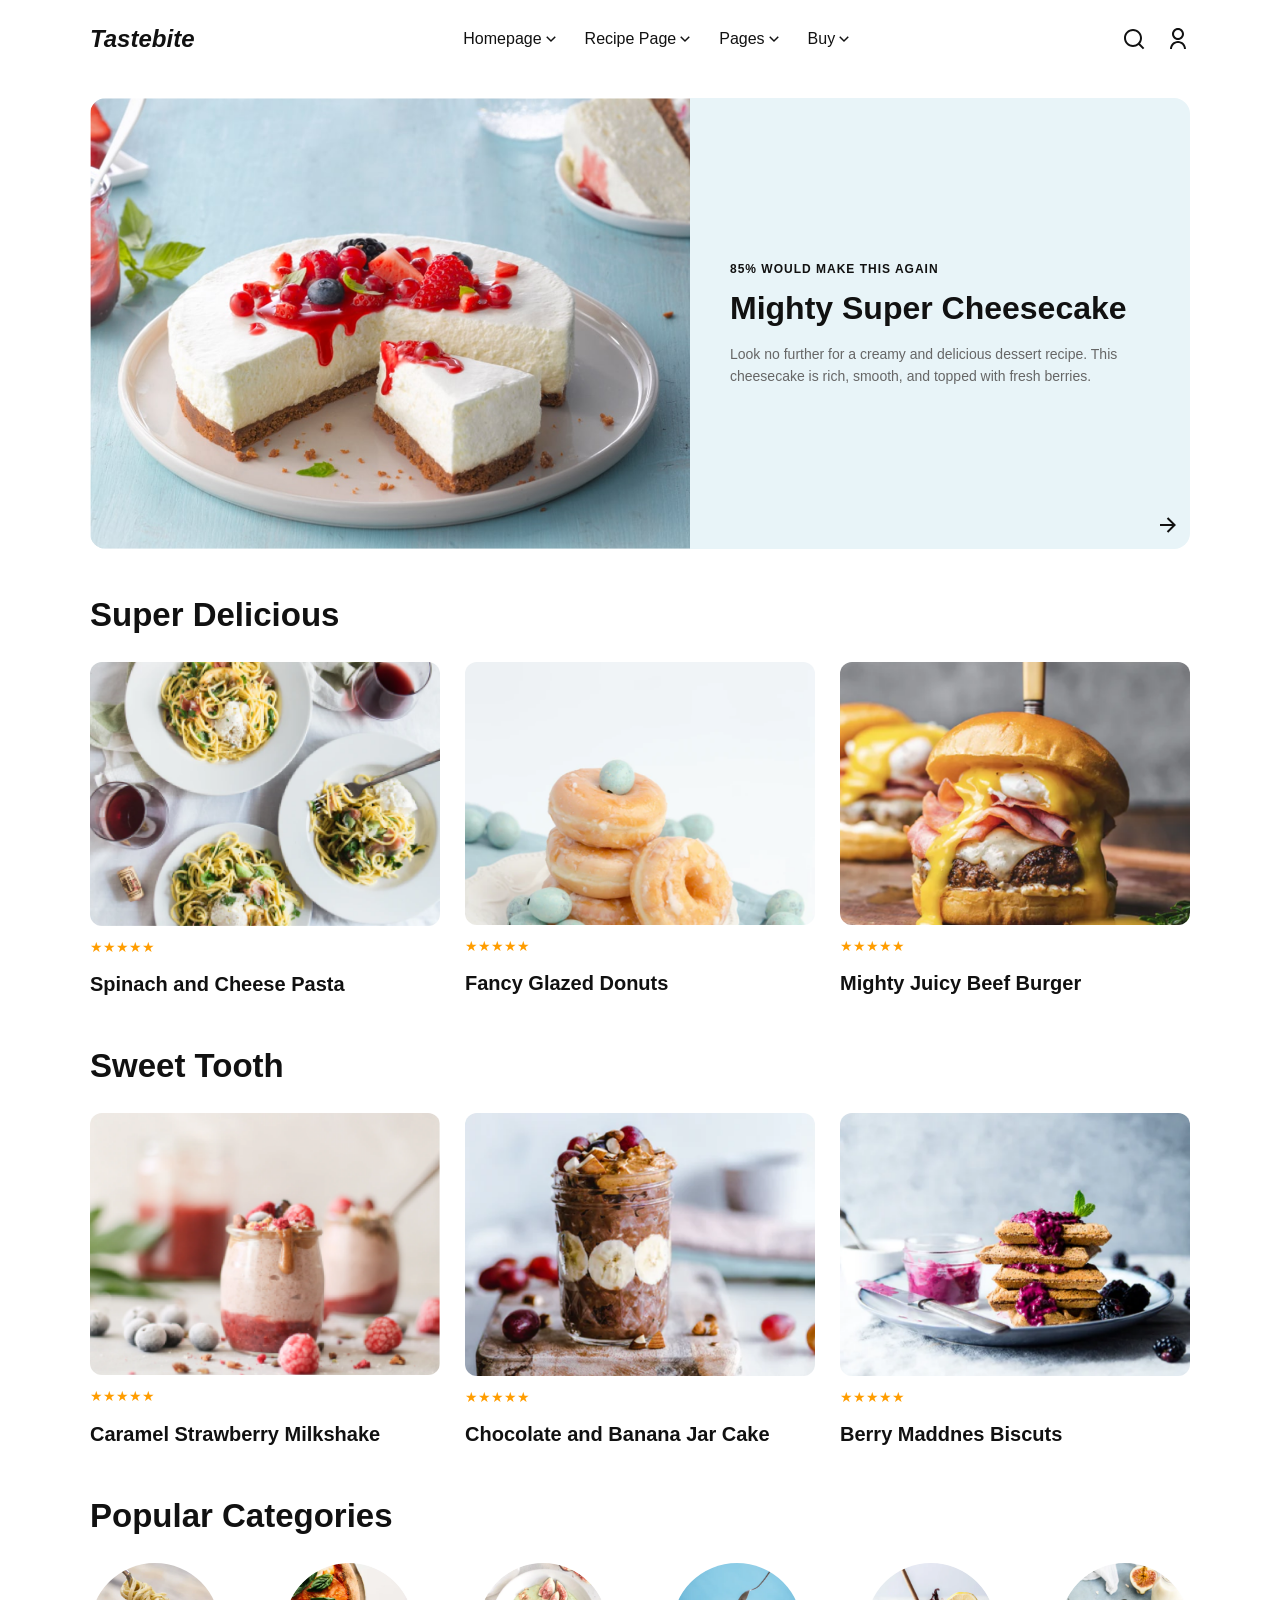
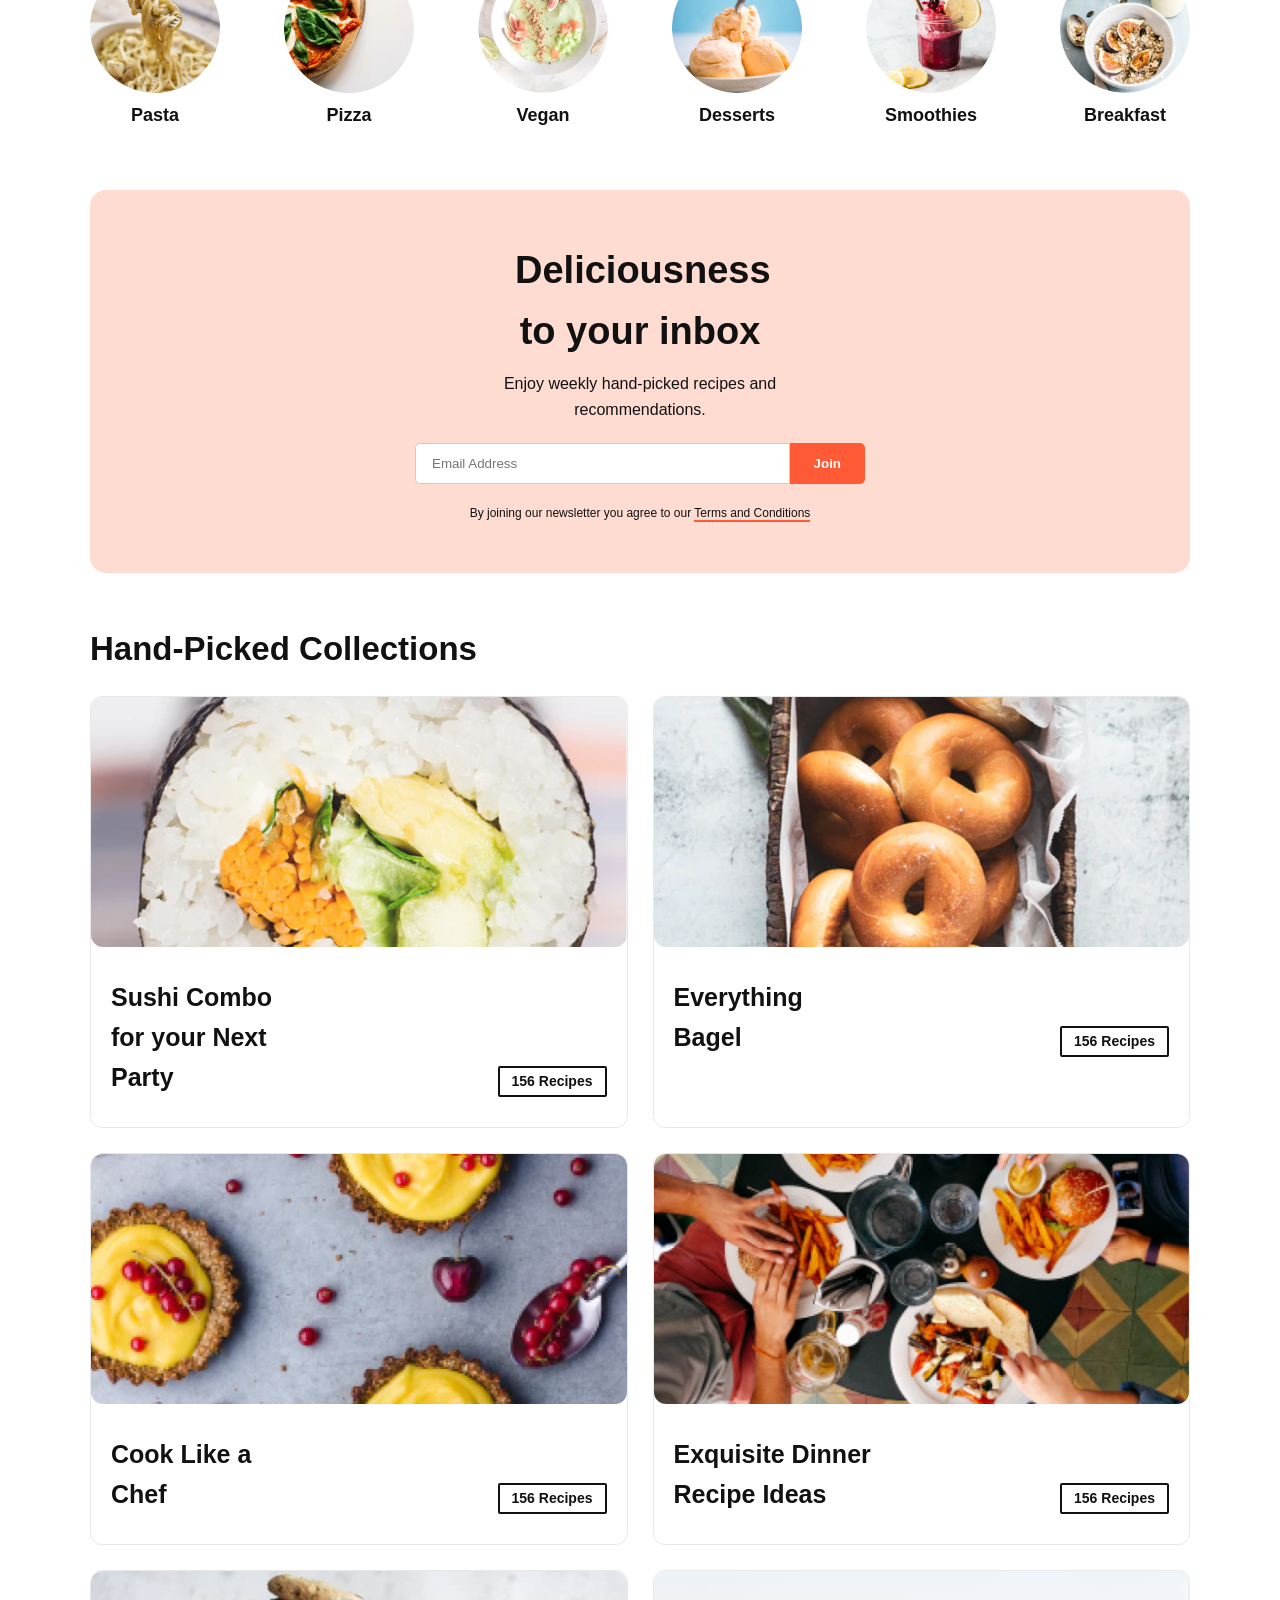
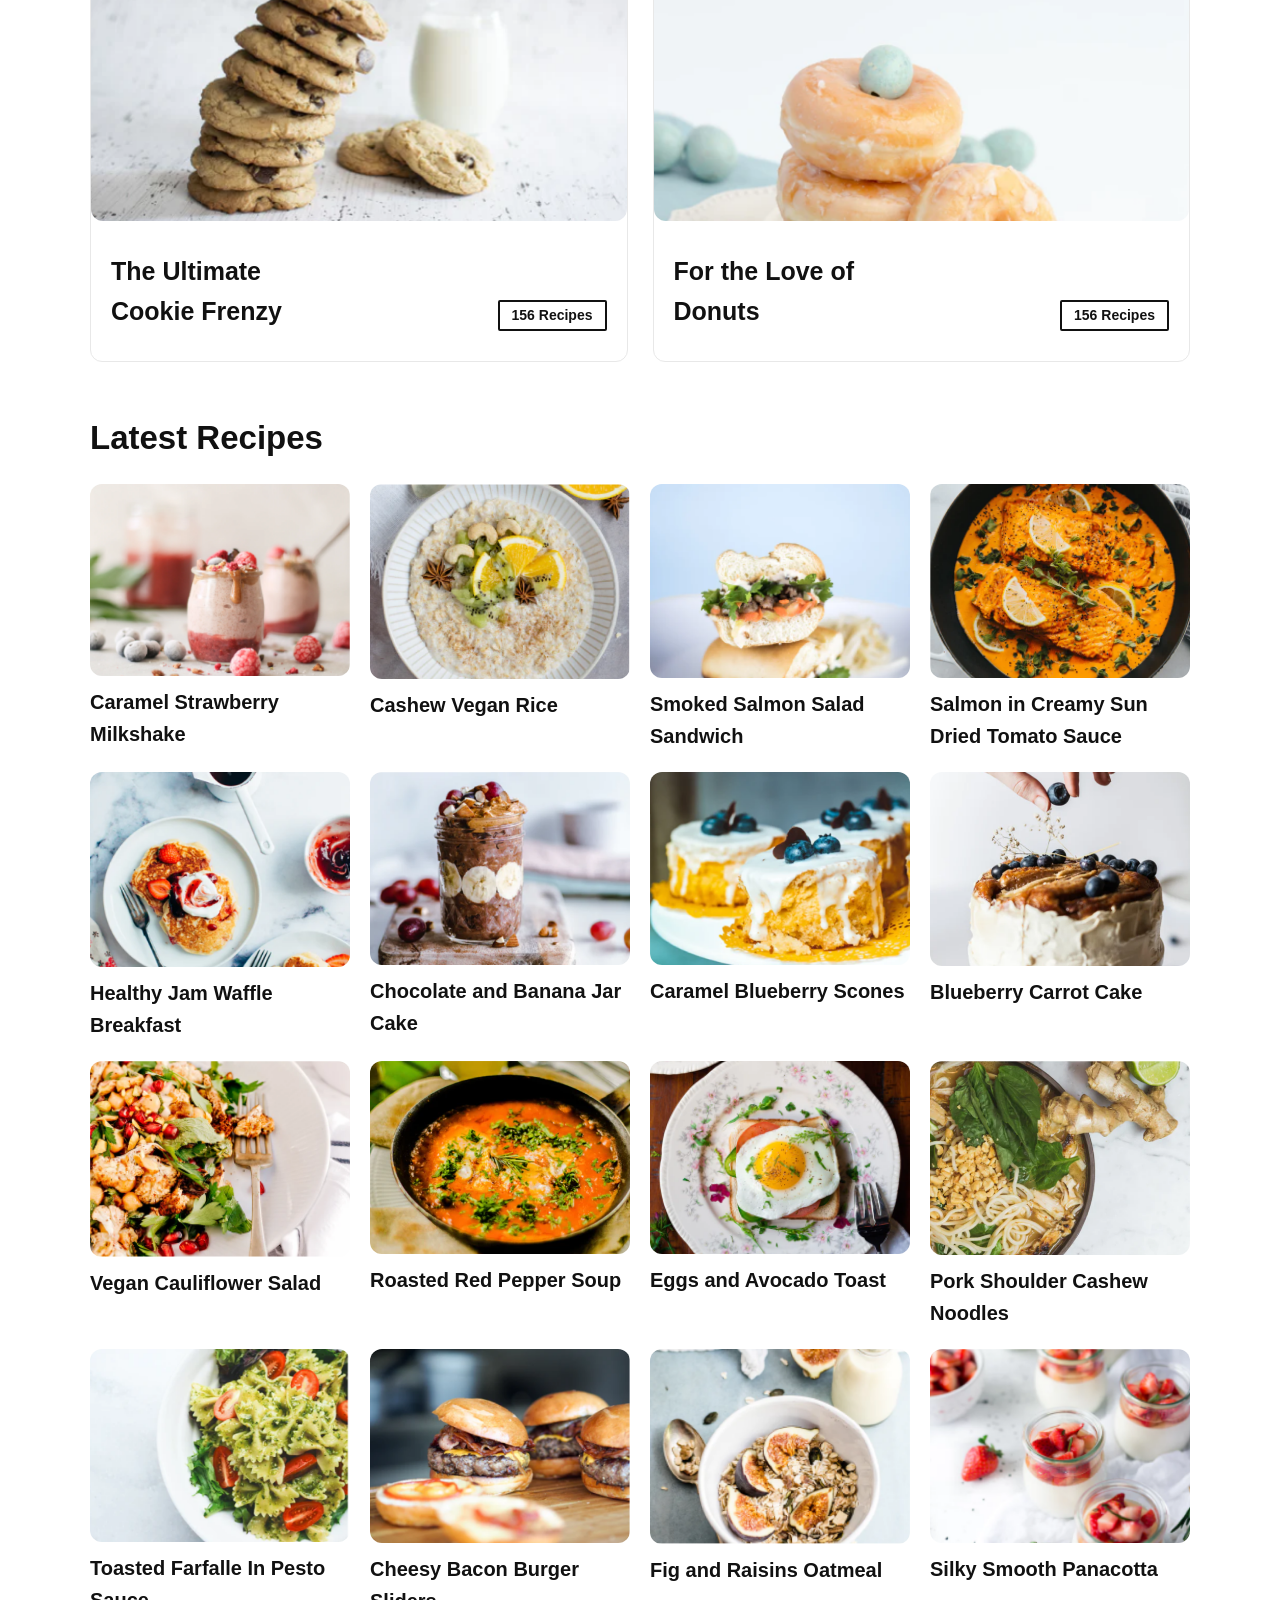
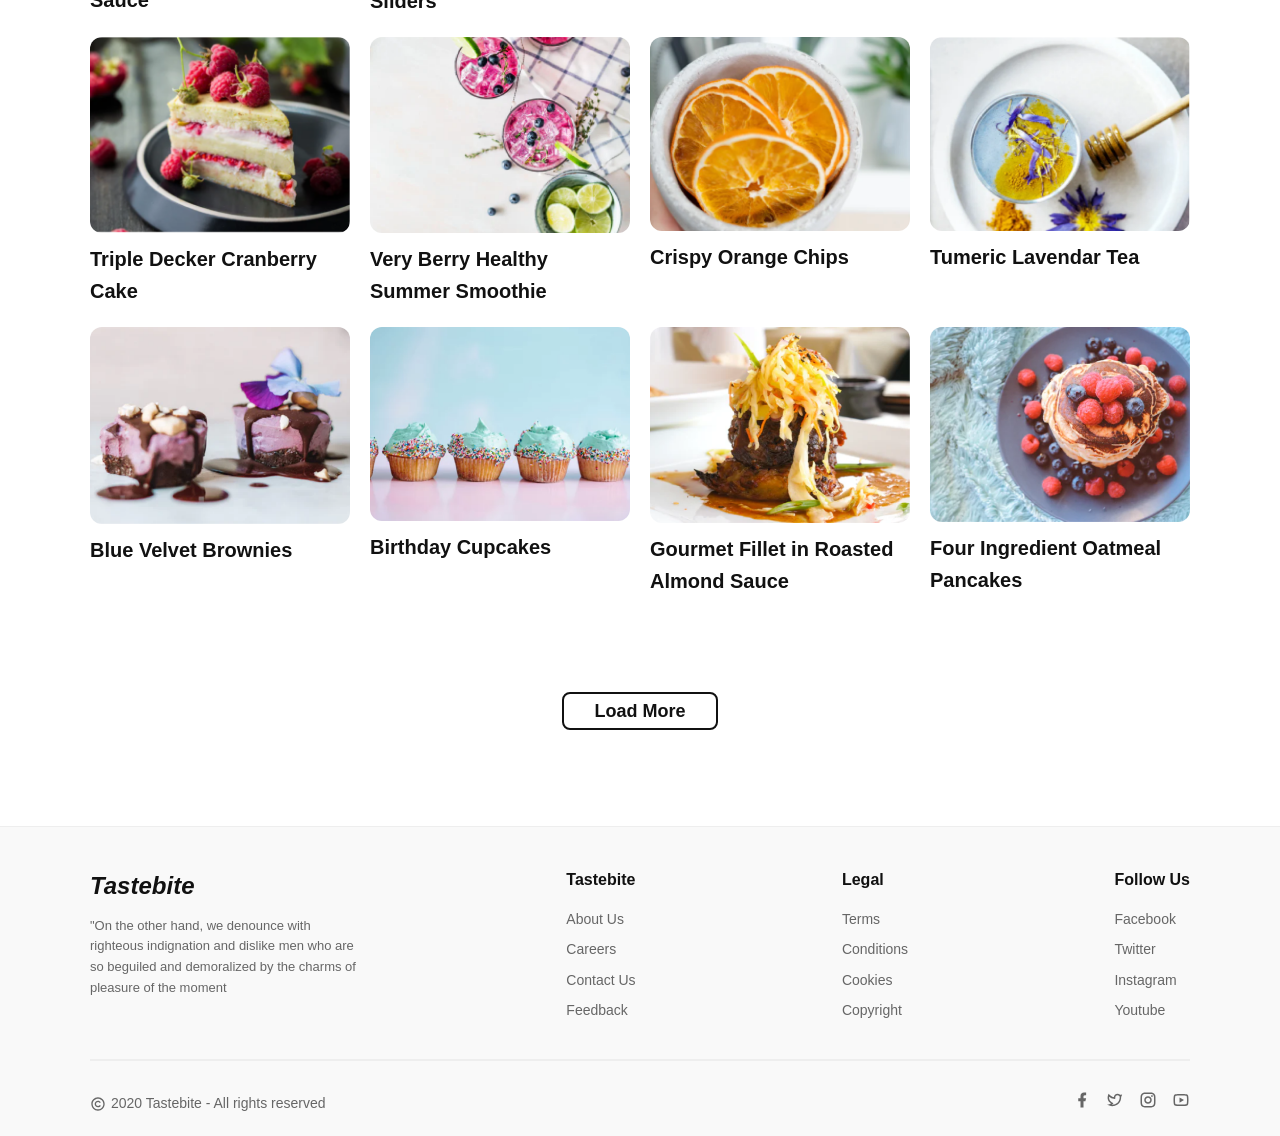
==== commit ae61eb6e: "Birinchi page tugatildi to'liq qilindi" ====
--- a/index.html
+++ b/index.html
@@ -4,7 +4,7 @@
   <meta charset="UTF-8">
   <meta name="viewport" content="width=device-width, initial-scale=1.0">
   <title>Tastebite - Food Recipes</title>
-  <link rel="stylesheet" href="css/style.css">
+  <link rel="stylesheet" href="./styles/style.css">
 </head>
 <body>
 
@@ -194,99 +194,99 @@
       <h2 class="section-title">Latest Recipes</h2>
       <div class="grid-4">
         <div class="card">
-          <img src="./assets/grid-4/milkshake.png" alt="Recipe">
+          <img src="./assets/img/milkshake.png" alt="Recipe">
           <div class="card-title">Caramel Strawberry Milkshake</div>
         </div>
         <div class="card">
-          <img src="./assets/grid-4/cashew.png" alt="Recipe">
+          <img src="./assets/img/cashew.png" alt="Recipe">
           <div class="card-title">Cashew Vegan Rice</div>
         </div>
         <div class="card">
-          <img src="./assets/grid-4/minisandwich.png" alt="Recipe">
+          <img src="./assets/img/minisandwich.png" alt="Recipe">
           <div class="card-title">Smoked Salmon Salad Sandwich</div>
         </div>
         <div class="card">
-          <img src="./assets/grid-4/tomato-souce.png" alt="Recipe">
+          <img src="./assets/img/tomato-souce.png" alt="Recipe">
           <div class="card-title">Salmon in Creamy Sun Dried Tomato Sauce</div>
         </div>
         <div class="card">
-          <img src="./assets/grid-4/breakfast.png" alt="Recipe">
+          <img src="./assets/img/breakfasting.png" alt="Recipe">
           <div class="card-title">Healthy Jam Waffle Breakfast</div>
         </div>
         <div class="card">
-          <img src="./assets/grid-4/jar-cake.png" alt="Recipe">
+          <img src="./assets/img/jar-cake.png" alt="Recipe">
           <div class="card-title">Chocolate and Banana Jar Cake</div>
         </div>
         <div class="card">
-          <img src="./assets/grid-4/scones.png" alt="Recipe">
+          <img src="./assets/img/scones.png" alt="Recipe">
           <div class="card-title">Caramel Blueberry Scones</div>
         </div>
         <div class="card">
-          <img src="./assets/grid-4/carrot-cake.png" alt="Recipe">
+          <img src="./assets/img/carrot-cake.png" alt="Recipe">
           <div class="card-title">Blueberry Carrot Cake</div>
         </div>
         <div class="card">
-          <img src="./assets/grid-4/vegan-salad.png" alt="Recipe">
+          <img src="./assets/img/vegan-salad.png" alt="Recipe">
           <div class="card-title">Vegan Cauliflower Salad</div>
         </div>
         <div class="card">
-          <img src="./assets/grid-4/peppor-soup.png" alt="Recipe">
+          <img src="./assets/img/peppor-soup.png" alt="Recipe">
           <div class="card-title">Roasted Red Pepper Soup</div>
         </div>
         <div class="card">
-          <img src="./assets/grid-4/avocado-toast.png" alt="Recipe">
+          <img src="./assets/img/avocado-toast.png" alt="Recipe">
           <div class="card-title">Eggs and Avocado Toast</div>
         </div>
         <div class="card">
-          <img src="./assets/grid-4/cashew-noodles.png" alt="Recipe">
+          <img src="./assets/img/cashew-noodles.png" alt="Recipe">
           <div class="card-title">Pork Shoulder Cashew Noodles</div>
         </div>
         <div class="card">
-          <img src="./assets/grid-4/pesto-sauce.png" alt="Recipe">
+          <img src="./assets/img/pesto-sauce.png" alt="Recipe">
           <div class="card-title">Toasted Farfalle In Pesto Sauce</div>
         </div>
         <div class="card">
-          <img src="./assets/grid-4/burger-sliders.png" alt="Recipe">
+          <img src="./assets/img/burger-sliders.png" alt="Recipe">
           <div class="card-title">Cheesy Bacon Burger Sliders</div>
         </div>
         <div class="card">
-          <img src="./assets/grid-4/raisins-oatmela.png" alt="Recipe">
+          <img src="./assets/img/raisins-oatmela.png" alt="Recipe">
           <div class="card-title">Fig and Raisins Oatmeal</div>
         </div>
         <div class="card">
-          <img src="./assets/grid-4/panacotta.png" alt="Recipe">
+          <img src="./assets/img/panacotta.png" alt="Recipe">
           <div class="card-title">Silky Smooth Panacotta</div>
         </div>
         <div class="card">
-          <img src="./assets/grid-4/cranberry-cake.png" alt="Recipe">
+          <img src="./assets/img/cranberry-cake.png" alt="Recipe">
           <div class="card-title">Triple Decker Cranberry Cake</div>
         </div>
         <div class="card">
-          <img src="./assets/grid-4/smoothie.png" alt="Recipe">
+          <img src="./assets/img/smoothie.png" alt="Recipe">
           <div class="card-title">Very Berry Healthy Summer Smoothie</div>
         </div>
         <div class="card">
-          <img src="./assets/grid-4/orange-chips.png" alt="Recipe">
+          <img src="./assets/img/orange-chips.png" alt="Recipe">
           <div class="card-title">Crispy Orange Chips</div>
         </div>
         <div class="card">
-          <img src="./assets/grid-4/lavendartea.png" alt="Recipe">
+          <img src="./assets/img/lavendartea.png" alt="Recipe">
           <div class="card-title">Tumeric Lavendar Tea</div>
         </div>
         <div class="card">
-          <img src="./assets/grid-4/brownies.png" alt="Recipe">
+          <img src="./assets/img/brownies.png" alt="Recipe">
           <div class="card-title">Blue Velvet Brownies</div>
         </div>
         <div class="card">
-          <img src="./assets/grid-4/cupcakes.png" alt="Recipe">
+          <img src="./assets/img/cupcakes.png" alt="Recipe">
           <div class="card-title">Birthday Cupcakes</div>
         </div>
         <div class="card">
-          <img src="./assets/grid-4/almondsauce.png" alt="Recipe">
+          <img src="./assets/img/almondsauce.png" alt="Recipe">
           <div class="card-title">Gourmet Fillet in Roasted Almond Sauce</div>
         </div>
         <div class="card">
-          <img src="./assets/grid-4/oatmeal.png" alt="Recipe">
+          <img src="./assets/img/oatmeal.png" alt="Recipe">
           <div class="card-title">Four Ingredient Oatmeal Pancakes</div>
         </div>
       </div>
--- a/styles/style.css
+++ b/styles/style.css
@@ -0,0 +1,388 @@
+:root {
+  --primary-color: #ff5a36;
+  --primary-hover: #e04827;
+  --bg-light-blue: #e8f4f8;
+  --bg-newsletter: #ffdcd1;
+  --bg-footer: #f9f9f9;
+  --text-main: #111111;
+  --text-muted: #666666;
+  --star-color: #ff9d00;
+  --border-color: #eeeeee;
+  --white: #ffffff;
+  --borders-color: #E8E8E8;
+
+  --font-family: 'Segoe UI', sans-serif;
+  --container-max-width: 1100px;
+  --border-radius-sm: 8px;
+  --border-radius-md: 12px;
+  --border-radius-lg: 16px;
+  --transition-fast: 0.2s ease;
+}
+
+* {
+  box-sizing: border-box;
+  margin: 0;
+  padding: 0;
+  font-family: var(--font-family);
+}
+
+body {
+  color: var(--text-main);
+  background-color: var(--white);
+  line-height: 1.6;
+}
+
+a {
+  text-decoration: none;
+  color: inherit;
+}
+
+img {
+  max-width: 100%;
+  height: auto;
+  border-radius: var(--border-radius-md);
+  display: block;
+}
+
+.container {
+  width: 90%;
+  max-width: var(--container-max-width);
+  margin: 0 auto;
+}
+
+.section-title {
+  font-size: 33px;
+  font-weight: 700;
+  margin-bottom: 20px;
+  color: var(--text-main);
+}
+
+header {
+  display: flex;
+  justify-content: space-between;
+  align-items: center;
+  padding: 20px 0;
+}
+
+.logo a {
+  font-size: 24px;
+  font-weight: bold;
+  font-style: italic;
+}
+
+nav ul {
+  display: flex;
+  list-style: none;
+  gap: 25px;
+  font-weight: 500;
+}
+
+nav ul li {
+    cursor: pointer;
+    display:flex;
+    align-items:center;
+}
+
+.nav-icons {
+  display: flex;
+  gap: 20px;
+  font-size: 18px;
+  cursor: pointer;
+}
+
+.hero {
+  position: relative;
+  display: grid;
+  grid-template-columns: 1.2fr 1fr;
+  background-color: var(--bg-light-blue);
+  border-radius: var(--border-radius-lg);
+  overflow: hidden;
+  margin: 20px 0 40px;
+}
+
+.hero-img img {
+  width: 100%;
+  height: 100%;
+  object-fit: cover;
+  border-radius: 0;
+}
+
+.hero-content {
+  padding: 40px;
+  display: flex;
+  flex-direction: column;
+  justify-content: center;
+}
+
+.hero-tag {
+  font-size: 12px;
+  font-weight: 700;
+  text-transform: uppercase;
+  letter-spacing: 1px;
+  margin-bottom: 10px;
+  color: var(--text-main);
+}
+
+.hero-title {
+  font-size: 32px;
+  margin-bottom: 15px;
+  line-height: 1.2;
+}
+
+.hero-desc {
+  font-size: 14px;
+  color: var(--text-muted);
+}
+
+.hero-svg {
+  cursor: pointer;
+  position: absolute;
+  bottom: 5px;
+  right: 10px;
+}
+
+.grid-3 {
+  display: grid;
+  grid-template-columns: repeat(auto-fit, minmax(300px, 1fr));
+  gap: 25px;
+  margin-bottom: 40px;
+}
+
+.card {
+  display: flex;
+  flex-direction: column;
+  gap: 10px;
+}
+
+.rating {
+  color: var(--star-color);
+  font-size: 14px;
+}
+
+.card-title {
+  font-size: 20px;
+  font-weight: 600;
+}
+
+.grid-4-texts {
+    text-align: center;
+    margin: 100px auto;
+}
+
+.grid-4-texts a {
+    text-align: center;
+    font-size: 18px;
+    font-weight: 600;
+    padding: 7px 30px;
+    border: 2px solid var(--text-main);
+    border-radius: var(--border-radius-sm);
+}
+
+.categories {
+  display: flex;
+  justify-content: space-between;
+  gap: 15px;
+  margin-bottom: 50px;
+  overflow-x: auto;
+  padding-bottom: 10px;
+}
+
+.category-item {
+  text-align: center;
+}
+
+.category-item img {
+  display:flex;
+  flex-wrap: wrap;
+  width: 130px;
+  height: 130px;
+  border-radius: 50%;
+  object-fit: cover;
+  margin-bottom: 8px;
+}
+
+.category-item p {
+  font-weight: 600;
+  font-size: 18px;
+}
+
+.newsletter {
+  background-color: var(--bg-newsletter);
+  border-radius: var(--border-radius-lg);
+  padding: 50px 20px;
+  text-align: center;
+  margin: 50px 0;
+}
+
+.newsletter h2 {
+  width: 250px;
+  margin: 0 auto;
+  font-size: 38px;
+  margin-bottom: 10px;
+}
+
+.newsletter .newsletter-enjoy {
+  width: 300px;
+  margin: 0 auto;
+  color: var(--text-main);
+  margin-bottom: 20px;
+}
+
+.newsletter-form {
+  display: flex;
+  justify-content: center;
+  max-width: 450px;
+  margin: 0 auto;
+}
+
+.newsletter-form input {
+  padding: 12px 16px;
+  border: 1px solid #ccc;
+  border-radius: 5px 0 0 5px;
+  width: 100%;
+  outline: none;
+}
+
+.newsletter-form button {
+  padding: 12px 24px;
+  background-color: var(--primary-color);
+  color: var(--white);
+  border: none;
+  border-radius: 0 5px 5px 0;
+  cursor: pointer;
+  font-weight: bold;
+  transition: background-color var(--transition-fast);
+}
+
+.newsletter-form button:hover {
+  background-color: var(--primary-hover);
+}
+
+.newsletter-p {
+    width: 100%;
+    font-size: 12px;
+    color: var(--text-main);
+    margin-top: 20px;
+}
+
+.newsletter-p a {
+    text-decoration: none;
+    border-bottom: 2px solid var(--primary-color);
+}
+
+.grid-2 {
+  display: grid;
+  grid-template-columns: repeat(auto-fit, minmax(450px, 1fr));
+  gap: 25px;
+  margin-bottom: 50px;
+}
+
+.collection-card {
+  border: 1.5px solid var(--borders-color);
+  border-radius: var(--border-radius-md);
+  overflow: hidden;
+}
+
+.collection-card img {
+  width: 100%;
+  height: 250px;
+  object-fit: cover;
+}
+
+.collection-overlay {
+  position: relative;
+  padding: 30px 20px;
+  border-radius: var(--border-radius-sm);
+  display: flex;
+  justify-content: space-between;
+  align-items: center;
+}
+
+.collection-overlay h3 {
+    font-size: 25px;
+    width: 200px;
+}
+
+.collection-overlay a {
+    position: absolute;
+    bottom: 30px;
+    right: 20px;
+    border: 2px solid var(--text-main);
+    border-radius: 2px;
+    font-size: 14px;
+    font-weight: 600;
+    padding: 2px 12px;
+}
+
+.grid-4 {
+  display: grid;
+  grid-template-columns: repeat(auto-fit, minmax(220px, 1fr));
+  gap: 20px;
+  margin-bottom: 30px;
+}
+
+footer {
+  background-color: var(--bg-footer);
+  padding: 40px 0 20px;
+  margin-top: 60px;
+  border-top: 1px solid var(--border-color);
+}
+
+.footer-texts {
+  display: flex;
+  justify-content: space-between;
+  flex-wrap: wrap;
+  gap: 30px;
+  margin-bottom: 30px;
+  padding-bottom: 30px;
+  border-bottom: 2px solid var(--border-color);
+}
+
+.footer-col h4 {
+  margin-bottom: 15px;
+}
+
+.footer-col ul {
+  list-style: none;
+}
+
+.footer-col ul li {
+  margin-bottom: 8px;
+  color: var(--text-muted);
+  font-size: 14px;
+}
+
+.footer-bottom {
+  display: flex;
+  justify-content: space-between;
+  align-items: center;
+  flex-wrap: wrap;
+}
+
+.footer-tastebite {
+    display: flex;
+    align-items: center;
+    gap: 5px;
+    font-size: 14px;
+    color: var(--text-muted);
+}
+
+.footer-links {
+    display: flex;
+    gap: 15px;
+    font-size: 14px;
+    color: var(--text-muted);
+}
+
+@media (max-width: 768px) {
+  nav ul {
+    display: none;
+    /* gap: 15px; */
+  }
+  .hero {
+    grid-template-columns: 1fr;
+  }
+  .grid-2 {
+    grid-template-columns: 1fr;
+  }
+}
